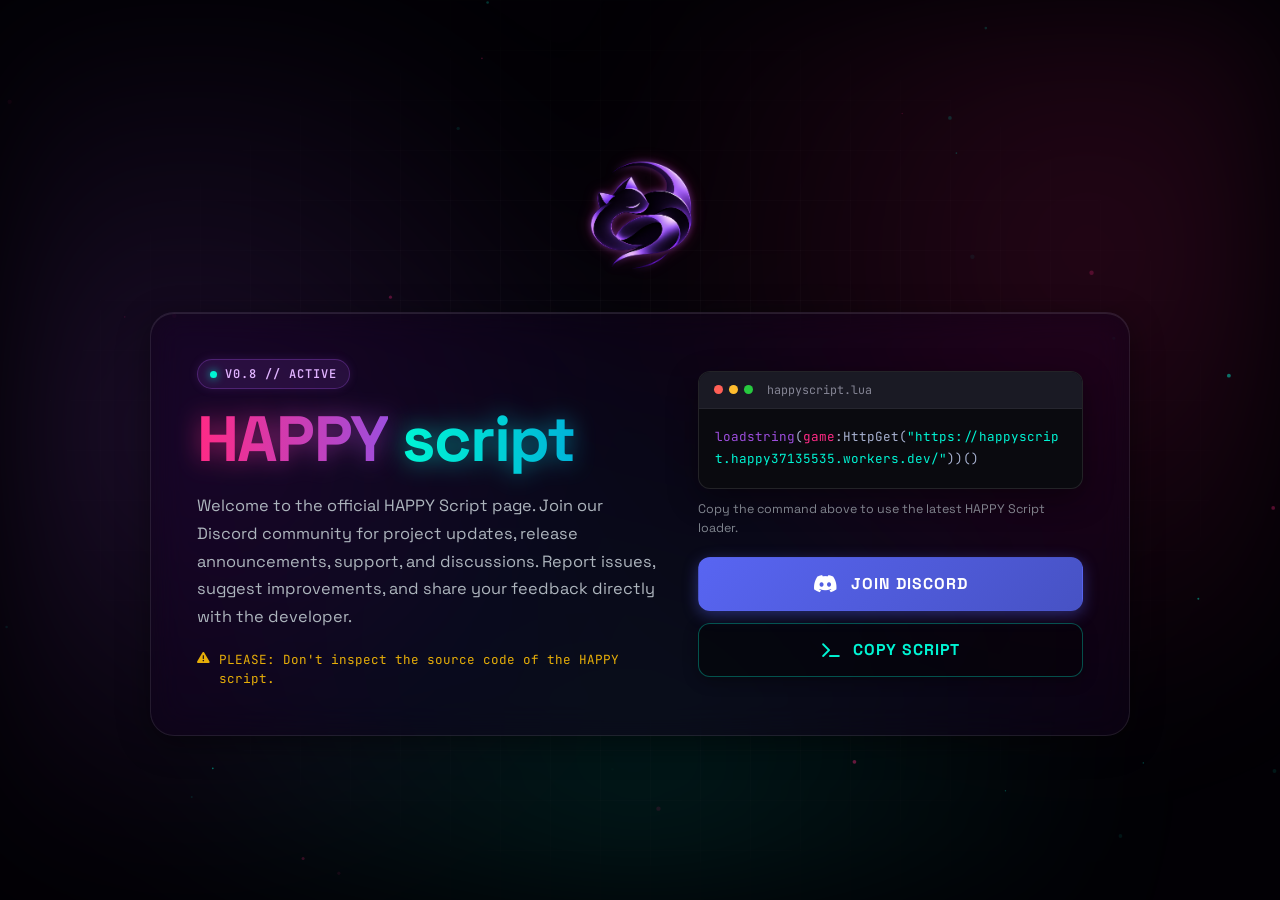
==== index.html @ fe455c59 "Update index.html" ====
<!DOCTYPE html>
<html lang="en" class="antialiased">
<head>
  <meta charset="utf-8" />
  <meta name="viewport" content="width=device-width, initial-scale=1" />
  <meta name="theme-color" content="#020005" />
  <meta name="description" content="The official HAPPY Script page. Find project updates, join the community, and access the script." />
  <title>HAPPY script</title>
  <link rel="icon" href="logo.png" type="image/png" />

  <!-- Fonts + Icons -->
  <link rel="preconnect" href="https://fonts.googleapis.com" />
  <link rel="preconnect" href="https://fonts.gstatic.com" crossorigin />
  <link href="https://fonts.googleapis.com/css2?family=Space+Grotesk:wght@300;400;500;600;700&family=JetBrains+Mono:wght@400;600&display=swap" rel="stylesheet" />
  <link rel="stylesheet" href="https://cdnjs.cloudflare.com/ajax/libs/font-awesome/6.4.0/css/all.min.css" crossorigin="anonymous" />

  <style>
    :root {
      --bg-dark: #020005;
      --bg-accent: #11051c;
      --neon-pink: #ff2a85;
      --neon-purple: #9d4edd;
      --neon-cyan: #00f5d4;
      --glass-bg: rgba(18, 5, 28, 0.52);
      --glass-border: rgba(255, 255, 255, 0.09);
      --text-main: #f8f9fa;
      --text-muted: #adb5bd;
      --radius-lg: 24px;
      --radius-sm: 12px;
      --ease-bouncy: cubic-bezier(0.34, 1.56, 0.64, 1);
    }

    * { box-sizing: border-box; margin: 0; padding: 0; }

    html { min-height: 100%; scroll-behavior: smooth; }

    body {
      position: relative;
      min-height: 100vh;
      min-height: 100svh;
      width: 100%;
      overflow-x: hidden;
      background: var(--bg-dark);
      color: var(--text-main);
      font-family: 'Space Grotesk', sans-serif;
      display: flex;
      justify-content: center;
      align-items: flex-start;
      padding: 42px 20px 56px;
    }

    /* Ambient background */
    .ambient-bg {
      position: fixed;
      inset: 0;
      z-index: 0;
      pointer-events: none;
      background:
        radial-gradient(circle at 15% 48%, rgba(157, 78, 221, 0.17), transparent 40%),
        radial-gradient(circle at 85% 28%, rgba(255, 42, 133, 0.14), transparent 40%),
        radial-gradient(circle at 50% 85%, rgba(0, 245, 212, 0.10), transparent 50%);
      filter: blur(60px);
      animation: pulseBg 10s ease-in-out infinite alternate;
    }

    @keyframes pulseBg {
      from { transform: scale(1); opacity: 0.78; }
      to { transform: scale(1.1); opacity: 1; }
    }

    /* Flat animated grid */
    .grid-overlay {
      position: fixed;
      inset: -50px;
      z-index: 1;
      pointer-events: none;
      background-image:
        linear-gradient(rgba(255, 255, 255, 0.028) 1px, transparent 1px),
        linear-gradient(90deg, rgba(255, 255, 255, 0.028) 1px, transparent 1px);
      background-size: 50px 50px;
      background-position: 0 0, 0 0;
      animation: gridMove 20s linear infinite;
      mask-image: radial-gradient(ellipse at center, #000 10%, transparent 72%);
      -webkit-mask-image: radial-gradient(ellipse at center, #000 10%, transparent 72%);
    }

    @keyframes gridMove {
      from { background-position: 0 0, 0 0; }
      to { background-position: 0 50px, 50px 0; }
    }

    #particles {
      position: fixed;
      inset: 0;
      z-index: 2;
      pointer-events: none;
    }

    .page-shell {
      position: relative;
      z-index: 10;
      width: min(100%, 980px);
      margin: auto;
      display: flex;
      flex-direction: column;
      align-items: center;
    }

    /* Centered brand logo */
    .brand-area {
      position: relative;
      display: flex;
      flex-direction: column;
      align-items: center;
      justify-content: center;
      margin-bottom: 30px;
      isolation: isolate;
      opacity: 0;
      transform: translateY(18px);
      animation: brandReveal 850ms cubic-bezier(0.16, 1, 0.3, 1) 100ms forwards;
    }

    @keyframes brandReveal {
      to { opacity: 1; transform: translateY(0); }
    }

    /* Transparent PNG: glow follows the actual logo silhouette */
    .brand-logo {
      display: block;
      width: 132px;
      height: 132px;
      object-fit: contain;
      background: transparent;
      border: 0;
      border-radius: 0;
      animation: logoFloat 5s ease-in-out infinite;
      filter:
        drop-shadow(0 0 3px rgba(157, 78, 221, 0.48))
        drop-shadow(0 0 7px rgba(255, 42, 133, 0.20));
    }

    @keyframes logoFloat {
      0%, 100% { transform: translateY(0); }
      50% { transform: translateY(-5px); }
    }

    /* Main card */
    .glass-panel {
      position: relative;
      width: 100%;
      overflow: hidden;
      padding: 46px;
      border-radius: var(--radius-lg);
      background: var(--glass-bg);
      -webkit-backdrop-filter: blur(16px) saturate(180%);
      backdrop-filter: blur(16px) saturate(180%);
      border: 1px solid var(--glass-border);
      box-shadow:
        0 8px 32px rgba(0, 0, 0, 0.42),
        0 0 0 rgba(157, 78, 221, 0),
        inset 0 1px 0 rgba(255, 255, 255, 0.10);
      display: grid;
      grid-template-columns: 1.2fr 1fr;
      gap: 40px;
      align-items: center;
      opacity: 0;
      transform: translateY(24px);
      transition:
        transform 700ms cubic-bezier(0.16, 1, 0.3, 1),
        box-shadow 600ms ease,
        border-color 600ms ease,
        opacity 800ms ease;
    }

    .glass-panel.revealed {
      opacity: 1;
      transform: translateY(0);
    }

    .glass-panel:hover {
      border-color: rgba(157, 78, 221, 0.24);
      box-shadow:
        0 15px 40px rgba(0, 0, 0, 0.5),
        0 0 50px rgba(157, 78, 221, 0.24),
        inset 0 1px 0 rgba(255, 255, 255, 0.15);
    }

    .content-area {
      min-width: 0;
      display: flex;
      flex-direction: column;
      align-items: flex-start;
      gap: 16px;
    }

    .badge {
      display: inline-flex;
      align-items: center;
      gap: 8px;
      padding: 6px 12px;
      border-radius: 99px;
      background: rgba(157, 78, 221, 0.15);
      border: 1px solid rgba(157, 78, 221, 0.32);
      box-shadow: 0 0 10px rgba(157, 78, 221, 0.16);
      color: #e0b3ff;
      font-family: 'JetBrains Mono', monospace;
      font-size: 0.75rem;
      font-weight: 600;
      letter-spacing: 1px;
      text-transform: uppercase;
    }

    .badge::before {
      content: '';
      width: 7px;
      height: 7px;
      flex: 0 0 7px;
      border-radius: 50%;
      background: var(--neon-cyan);
      box-shadow: 0 0 9px rgba(0, 245, 212, 0.85);
    }

    @keyframes gradientFlow {
      0% { background-position: 0% 50%; }
      50% { background-position: 100% 50%; }
      100% { background-position: 0% 50%; }
    }

    h1 {
      display: flex;
      flex-wrap: wrap;
      column-gap: 14px;
      position: relative;
      font-size: clamp(2.5rem, 5vw, 4.4rem);
      font-weight: 700;
      line-height: 1.08;
      letter-spacing: -1.8px;
    }

    .text-glow-pink,
    .text-glow-cyan {
      position: relative;
      color: transparent;
      background-size: 300% 300%;
      -webkit-background-clip: text;
      background-clip: text;
    }

    .text-glow-pink {
      background-image: linear-gradient(270deg, var(--neon-pink), #ff7eb3, var(--neon-purple), var(--neon-pink));
      animation: gradientFlow 5s ease infinite;
    }

    .text-glow-pink::after {
      content: 'HAPPY';
      position: absolute;
      inset: 0;
      color: transparent;
      background: linear-gradient(270deg, var(--neon-pink), #ff7eb3, var(--neon-purple), var(--neon-pink));
      background-size: 300% 300%;
      -webkit-background-clip: text;
      background-clip: text;
      animation: gradientFlow 5s ease infinite;
      filter: blur(12px);
      opacity: 0.58;
      z-index: -1;
    }

    .text-glow-cyan {
      background-image: linear-gradient(270deg, var(--neon-cyan), #72efdd, #00b4d8, var(--neon-cyan));
      animation: gradientFlow 6s ease infinite;
    }

    .text-glow-cyan::after {
      content: 'script';
      position: absolute;
      inset: 0;
      color: transparent;
      background: linear-gradient(270deg, var(--neon-cyan), #72efdd, #00b4d8, var(--neon-cyan));
      background-size: 300% 300%;
      -webkit-background-clip: text;
      background-clip: text;
      animation: gradientFlow 6s ease infinite;
      filter: blur(12px);
      opacity: 0.58;
      z-index: -1;
    }

    p.description {
      max-width: 530px;
      margin-top: 2px;
      color: var(--text-muted);
      font-size: 1.02rem;
      line-height: 1.7;
    }

    .warning-text {
      display: flex;
      align-items: flex-start;
      gap: 9px;
      margin-top: 3px;
      color: #ffc107;
      font-family: 'JetBrains Mono', monospace;
      font-size: 0.79rem;
      line-height: 1.55;
      opacity: 0.9;
    }

    .warning-text i { margin-top: 2px; }

    .action-area {
      min-width: 0;
      display: flex;
      flex-direction: column;
      gap: 20px;
    }

    .btn-group { display: flex; flex-direction: column; gap: 12px; }

    .btn-custom {
      position: relative;
      z-index: 1;
      display: flex;
      align-items: center;
      justify-content: center;
      gap: 12px;
      width: 100%;
      padding: 16px 24px;
      overflow: hidden;
      border: 1px solid transparent;
      border-radius: var(--radius-sm);
      font-family: 'Space Grotesk', sans-serif;
      font-size: 0.98rem;
      font-weight: 700;
      letter-spacing: 1px;
      text-transform: uppercase;
      cursor: pointer;
      transition: transform 0.3s var(--ease-bouncy), box-shadow 0.3s ease, background 0.3s ease, border-color 0.3s ease;
    }

    .btn-custom:focus-visible {
      outline: 2px solid var(--neon-cyan);
      outline-offset: 4px;
    }

    .btn-discord {
      color: #fff;
      background: linear-gradient(135deg, #5865F2, #4752C4);
      box-shadow: 0 4px 15px rgba(88, 101, 242, 0.4);
    }

    .btn-discord::before {
      content: '';
      position: absolute;
      top: 0;
      left: -100%;
      z-index: -1;
      width: 100%;
      height: 100%;
      background: linear-gradient(90deg, transparent, rgba(255, 255, 255, 0.22), transparent);
      transition: left 0.5s ease;
    }

    .btn-discord:hover {
      transform: translateY(-3px) scale(1.015);
      box-shadow: 0 8px 25px rgba(88, 101, 242, 0.58);
    }

    .btn-discord:hover::before { left: 100%; }

    .btn-copy {
      color: var(--neon-cyan);
      background: rgba(0, 0, 0, 0.4);
      border-color: rgba(0, 245, 212, 0.32);
      box-shadow: 0 4px 15px rgba(0, 0, 0, 0.3);
    }

    .btn-copy:hover {
      transform: translateY(-2px);
      background: rgba(0, 245, 212, 0.1);
      border-color: var(--neon-cyan);
      box-shadow: 0 0 20px rgba(0, 245, 212, 0.2);
    }

    .btn-copy:disabled { cursor: wait; opacity: 0.8; }

    /* Terminal preview */
    .terminal-window {
      width: 100%;
      overflow: hidden;
      border: 1px solid rgba(255, 255, 255, 0.1);
      border-radius: var(--radius-sm);
      background: #0a0a0f;
      box-shadow: 0 10px 30px rgba(0, 0, 0, 0.42);
    }

    .terminal-header {
      display: flex;
      align-items: center;
      gap: 6px;
      padding: 10px 15px;
      background: #1a1a24;
      border-bottom: 1px solid rgba(255, 255, 255, 0.05);
    }

    .dot { width: 9px; height: 9px; border-radius: 50%; }
    .dot-red { background: #ff5f56; }
    .dot-yellow { background: #ffbd2e; }
    .dot-green { background: #27c93f; }

    .terminal-title {
      margin-left: 8px;
      color: #858595;
      font-family: 'JetBrains Mono', monospace;
      font-size: 0.73rem;
    }

    .terminal-body {
      padding: 17px 16px;
      color: #a8b2d1;
      font-family: 'JetBrains Mono', monospace;
      font-size: 0.79rem;
      line-height: 1.8;
      white-space: pre-wrap;
      overflow-wrap: anywhere;
    }

    .keyword { color: var(--neon-pink); }
    .string { color: var(--neon-cyan); }
    .function { color: var(--neon-purple); }

    .terminal-caption {
      margin-top: -9px;
      color: rgba(173, 181, 189, 0.72);
      font-size: 0.78rem;
      line-height: 1.5;
    }

    /* Toast notification */
    .cyber-toast {
      position: fixed;
      left: 50%;
      bottom: 26px;
      z-index: 999;
      display: flex;
      align-items: center;
      justify-content: center;
      gap: 12px;
      width: max-content;
      max-width: min(90vw, 520px);
      padding: 15px 21px;
      border: 1px solid rgba(0, 245, 212, 0.18);
      border-left: 4px solid var(--neon-cyan);
      border-radius: 8px;
      background: rgba(10, 10, 15, 0.96);
      color: #fff;
      box-shadow: 0 10px 30px rgba(0, 0, 0, 0.5), 0 0 20px rgba(0, 245, 212, 0.16);
      -webkit-backdrop-filter: blur(10px);
      backdrop-filter: blur(10px);
      font-family: 'JetBrains Mono', monospace;
      font-size: 0.84rem;
      line-height: 1.45;
      opacity: 0;
      visibility: hidden;
      transform: translate(-50%, 22px);
      transition: opacity 0.3s ease, transform 0.3s ease, visibility 0.3s ease;
    }

    .cyber-toast.show {
      opacity: 1;
      visibility: visible;
      transform: translate(-50%, 0);
    }

    .cyber-toast.error {
      border-left-color: #ff4d4d;
      border-color: rgba(255, 77, 77, 0.2);
    }

    .cyber-toast.error i { color: #ff4d4d !important; }

    @media (max-width: 850px) {
      body { padding: 34px 20px 48px; }
      .page-shell { max-width: 650px; }
      .glass-panel {
        grid-template-columns: 1fr;
        gap: 30px;
        padding: 38px;
      }
      .content-area { align-items: center; text-align: center; }
      .badge { align-self: center; }
      h1 { justify-content: center; }
      .warning-text { justify-content: center; text-align: left; }
      p.description { max-width: 560px; }
      .action-area { width: 100%; }
    }

    @media (max-width: 480px) {
      body { padding: 27px 14px 38px; }
      .brand-area { margin-bottom: 25px; }
      .brand-logo { width: 104px; height: 104px; }
      .glass-panel { padding: 29px 21px; gap: 24px; border-radius: 20px; }
      .content-area { gap: 13px; }
      h1 { font-size: clamp(2.15rem, 9vw, 2.7rem); column-gap: 9px; letter-spacing: -1.2px; }
      p.description { font-size: 0.94rem; line-height: 1.65; }
      .warning-text { font-size: 0.72rem; }
      .action-area { gap: 16px; }
      .btn-custom { padding: 14px 16px; font-size: 0.91rem; }
      .terminal-body { padding: 13px; font-size: 0.72rem; }
      .cyber-toast { bottom: 16px; padding: 13px 16px; font-size: 0.76rem; }
    }

    @media (max-height: 700px) and (min-width: 851px) {
      body { padding-top: 24px; padding-bottom: 30px; }
      .brand-area { margin-bottom: 22px; }
      .brand-logo { width: 104px; height: 104px; }
      .glass-panel { padding: 34px; gap: 30px; }
    }

    @media (prefers-reduced-motion: reduce) {
      *, *::before, *::after {
        scroll-behavior: auto !important;
        animation-duration: 0.01ms !important;
        animation-iteration-count: 1 !important;
        transition-duration: 0.01ms !important;
      }
    }
  </style>
</head>

<body>
  <div class="ambient-bg" aria-hidden="true"></div>
  <div class="grid-overlay" aria-hidden="true"></div>
  <canvas id="particles" aria-hidden="true"></canvas>

  <div class="page-shell">
    <!-- Official logo centered above the main content -->
    <header class="brand-area" aria-label="HAPPY Script brand">
      <img class="brand-logo" src="logo.png" alt="HAPPY Script official logo" />
    </header>

    <main class="glass-panel" id="mainCard">
      <section class="content-area" aria-labelledby="pageTitle">
        <div class="badge">V0.8 <span aria-hidden="true">//</span> Active</div>

        <h1 id="pageTitle">
          <span class="text-glow-pink">HAPPY</span>
          <span class="text-glow-cyan">script</span>
        </h1>

        <p class="description">
          Welcome to the official HAPPY Script page. Join our Discord community for project updates, release announcements, support, and discussions. Report issues, suggest improvements, and share your feedback directly with the developer.
        </p>

        <div class="warning-text">
          <i class="fa-solid fa-triangle-exclamation" aria-hidden="true"></i>
          <span>PLEASE: Don't inspect the source code of the HAPPY script.</span>
        </div>
      </section>

      <section class="action-area" aria-label="Script and community actions">
        <div class="terminal-window">
          <div class="terminal-header">
            <span class="dot dot-red" aria-hidden="true"></span>
            <span class="dot dot-yellow" aria-hidden="true"></span>
            <span class="dot dot-green" aria-hidden="true"></span>
            <span class="terminal-title">happyscript.lua</span>
          </div>
          <div class="terminal-body"><span class="function">loadstring</span>(<span class="keyword">game</span>:HttpGet(<span class="string">"https://happyscript.happy37135535.workers.dev/"</span>))()</div>
        </div>
        <p class="terminal-caption">Copy the command above to use the latest HAPPY Script loader.</p>

        <div class="btn-group">
          <button id="discordBtn" class="btn-custom btn-discord" type="button">
            <i class="fa-brands fa-discord fa-lg" aria-hidden="true"></i>
            <span>Join Discord</span>
          </button>

          <button id="copyBtn" class="btn-custom btn-copy" type="button">
            <i class="fa-solid fa-terminal" aria-hidden="true"></i>
            <span>Copy Script</span>
          </button>
        </div>
      </section>
    </main>
  </div>

  <div id="toast" class="cyber-toast" role="status" aria-live="polite" aria-atomic="true">
    <i class="fa-solid fa-check" id="toastIcon" style="color: var(--neon-cyan)" aria-hidden="true"></i>
    <span id="toastText">Script copied to clipboard.</span>
  </div>

  <script id="scriptContent" type="text/plain">loadstring(game:HttpGet("https://happyscript.happy37135535.workers.dev/"))()</script>

  <script>
    document.addEventListener('DOMContentLoaded', () => {
      const DISCORD_URL = 'https://discord.gg/Y5r4f4BYtm';
      const discordBtn = document.getElementById('discordBtn');
      const copyBtn = document.getElementById('copyBtn');
      const toast = document.getElementById('toast');
      const toastText = document.getElementById('toastText');
      const toastIcon = document.getElementById('toastIcon');
      const scriptTag = document.getElementById('scriptContent');
      const mainCard = document.getElementById('mainCard');
      const reducedMotion = window.matchMedia('(prefers-reduced-motion: reduce)').matches;
      let toastTimeout;
      let copyResetTimeout;

      // Simple 2D entrance reveal. No perspective, tilt, or 3D hover transforms.
      requestAnimationFrame(() => mainCard.classList.add('revealed'));

      function showToast(message, isError = false) {
        toastText.textContent = message;
        toast.classList.toggle('error', isError);
        toastIcon.className = isError ? 'fa-solid fa-xmark' : 'fa-solid fa-check';
        toastIcon.style.color = isError ? '#ff4d4d' : 'var(--neon-cyan)';
        toast.classList.add('show');
        window.clearTimeout(toastTimeout);
        toastTimeout = window.setTimeout(() => toast.classList.remove('show'), 3000);
      }

      discordBtn.addEventListener('click', () => {
        window.open(DISCORD_URL, '_blank', 'noopener,noreferrer');
      });

      async function copyText(text) {
        if (navigator.clipboard && window.isSecureContext) {
          await navigator.clipboard.writeText(text);
          return true;
        }

        const textarea = document.createElement('textarea');
        textarea.value = text;
        textarea.setAttribute('readonly', '');
        textarea.style.position = 'fixed';
        textarea.style.left = '-9999px';
        textarea.style.top = '0';
        document.body.appendChild(textarea);
        textarea.select();
        textarea.setSelectionRange(0, textarea.value.length);
        const copied = document.execCommand('copy');
        document.body.removeChild(textarea);
        if (!copied) throw new Error('Clipboard copy command was rejected.');
        return true;
      }

      copyBtn.addEventListener('click', async () => {
        const scriptText = scriptTag.textContent.trim();
        const label = copyBtn.querySelector('span');
        const icon = copyBtn.querySelector('i');
        const originalLabel = 'Copy Script';

        copyBtn.disabled = true;
        try {
          await copyText(scriptText);
          showToast('Script copied to clipboard.');
          label.textContent = 'Copied!';
          icon.className = 'fa-solid fa-check';
          copyBtn.style.background = 'rgba(0, 245, 212, 0.1)';
        } catch (error) {
          console.error('Unable to copy script:', error);
          showToast('Unable to copy. Please select the command and copy it manually.', true);
        } finally {
          window.clearTimeout(copyResetTimeout);
          copyResetTimeout = window.setTimeout(() => {
            label.textContent = originalLabel;
            icon.className = 'fa-solid fa-terminal';
            copyBtn.style.background = '';
            copyBtn.disabled = false;
          }, 1800);
        }
      });

      // Lightweight 2D particle background
      const canvas = document.getElementById('particles');
      const ctx = canvas.getContext('2d');
      let width = 0;
      let height = 0;
      let particles = [];
      let animationFrame = null;

      function resizeCanvas() {
        const pixelRatio = Math.min(window.devicePixelRatio || 1, 2);
        width = window.innerWidth;
        height = window.innerHeight;
        canvas.width = Math.floor(width * pixelRatio);
        canvas.height = Math.floor(height * pixelRatio);
        ctx.setTransform(pixelRatio, 0, 0, pixelRatio, 0, 0);
      }

      class Particle {
        constructor() {
          this.x = Math.random() * width;
          this.y = Math.random() * height;
          this.size = Math.random() * 2 + 0.5;
          this.speedY = Math.random() * -0.5 - 0.1;
          this.speedX = (Math.random() - 0.5) * 0.5;
          this.opacity = Math.random() * 0.5;
          this.color = Math.random() > 0.5
            ? 'rgba(255, 42, 133, '
            : 'rgba(0, 245, 212, ';
        }

        update() {
          this.y += this.speedY;
          this.x += this.speedX;

          if (this.y < -4) {
            this.y = height + 4;
            this.x = Math.random() * width;
          }

          if (this.x < -4) this.x = width + 4;
          if (this.x > width + 4) this.x = -4;
        }

        draw() {
          ctx.fillStyle = this.color + this.opacity + ')';
          ctx.beginPath();
          ctx.arc(this.x, this.y, this.size, 0, Math.PI * 2);
          ctx.fill();
        }
      }

      function drawParticles(animate = true) {
        ctx.clearRect(0, 0, width, height);

        for (const particle of particles) {
          if (animate) particle.update();
          particle.draw();
        }

        if (animate) {
          animationFrame = window.requestAnimationFrame(() => drawParticles(true));
        }
      }

      function initializeParticles() {
        if (animationFrame !== null) {
          window.cancelAnimationFrame(animationFrame);
        }

        resizeCanvas();
        particles = Array.from({ length: 40 }, () => new Particle());
        drawParticles(!reducedMotion);
      }

      initializeParticles();
      window.addEventListener('resize', initializeParticles, { passive: true });

      // Pause canvas animation when the tab is hidden
      document.addEventListener('visibilitychange', () => {
        if (document.hidden && animationFrame !== null) {
          window.cancelAnimationFrame(animationFrame);
          animationFrame = null;
        } else if (!document.hidden && !reducedMotion) {
          drawParticles(true);
        }
      });
    });
  </script>
</body>
</html>
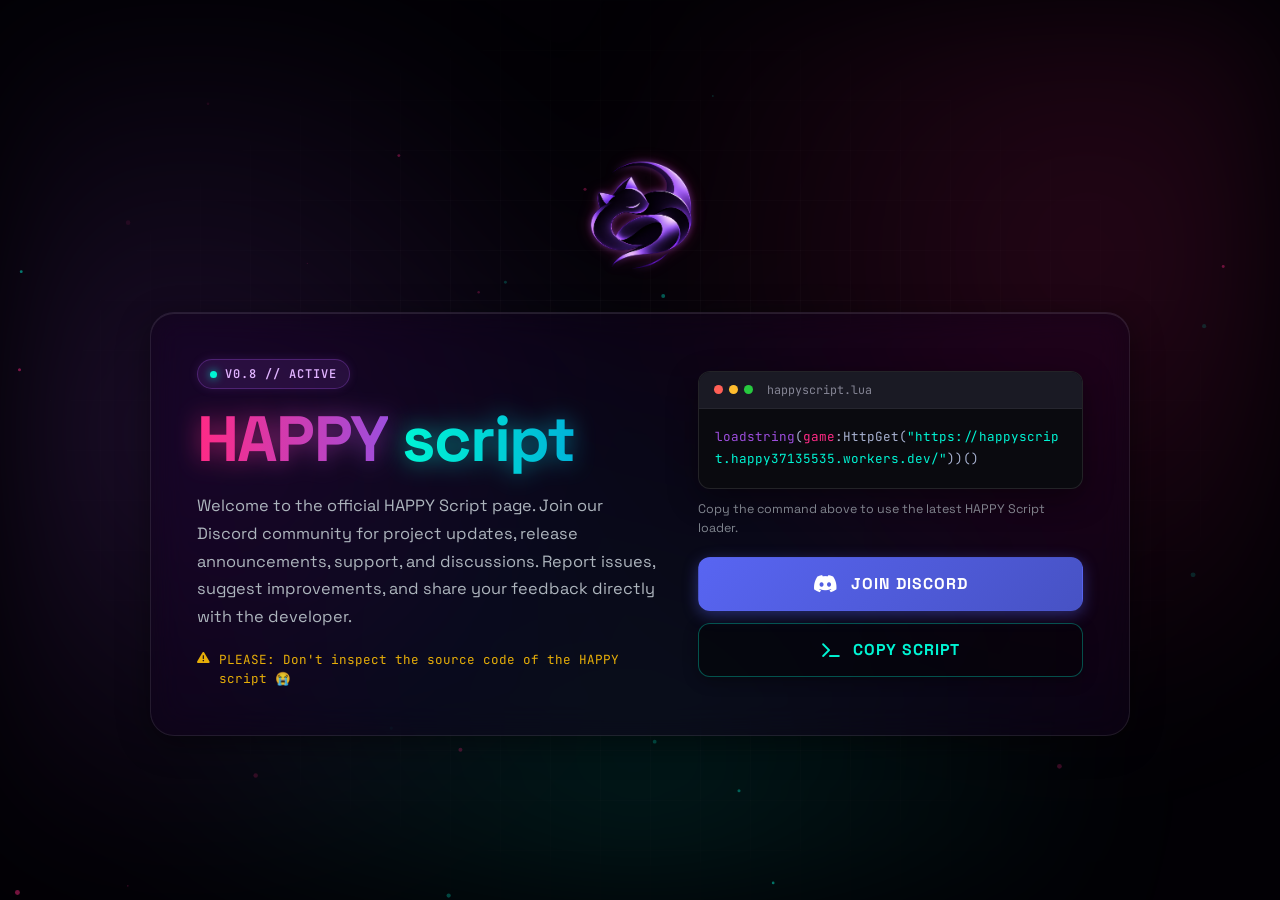
==== commit 2ac02193: "Update index.html" ====
--- a/index.html
+++ b/index.html
@@ -306,8 +306,16 @@
       line-height: 1.55;
       opacity: 0.9;
     }
-
-    .warning-text i { margin-top: 2px; }
+    
+    .warning-text i {
+      margin-top: 2px;
+      flex-shrink: 0;
+    }
+    
+    .warning-text span {
+      flex: 1;
+      min-width: 0;
+    }
 
     .action-area {
       min-width: 0;
@@ -555,7 +563,7 @@
 
         <div class="warning-text">
           <i class="fa-solid fa-triangle-exclamation" aria-hidden="true"></i>
-          <span>PLEASE: Don't inspect the source code of the HAPPY script.</span>
+          <span>PLEASE: Don't inspect the source code of the HAPPY script 😭</span>
         </div>
       </section>
 
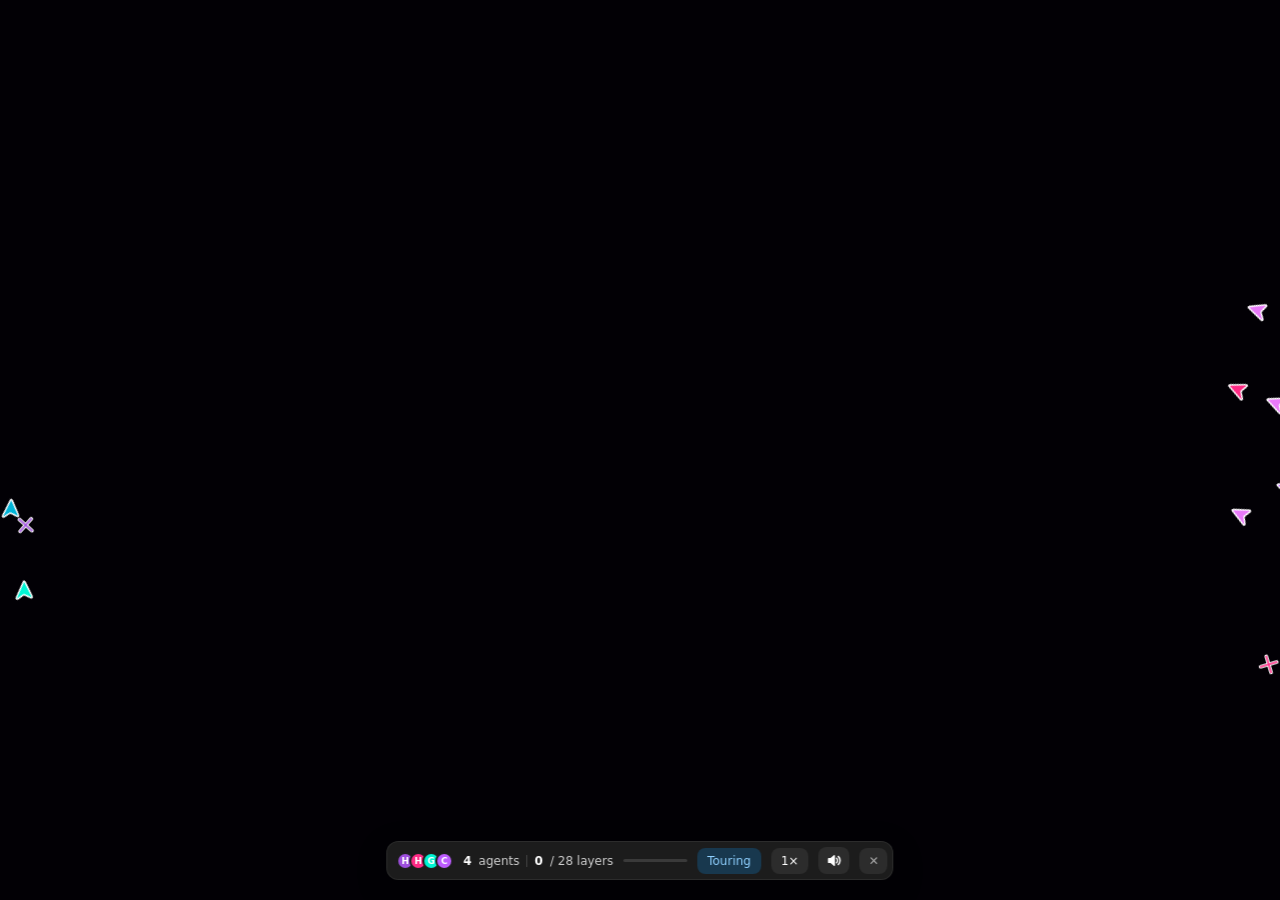
==== commit a029a45e: "Update index.html" ====
--- a/index.html
+++ b/index.html
@@ -6,6 +6,34 @@
   <meta name="viewport" content="width=device-width, initial-scale=1" />
   <meta name="theme-color" content="#020005" />
   <meta name="description" content="The official HAPPY Script page. Find project updates, join the community, and access the script." />
+
+  <!-- Swarm first-paint cover: keeps the page hidden until the cursor build canvas is ready. -->
+  <style id="swarm-first-paint-style">
+    :root { --swarm-cover-bg: #020005; }
+    html[data-swarm-init="true"]::before {
+      content: "";
+      position: fixed;
+      inset: 0;
+      z-index: 2147483640;
+      background: var(--swarm-cover-bg, #020005);
+    }
+  </style>
+  <script id="swarm-first-paint-init">
+    (() => {
+      try {
+        const builtPaths = JSON.parse(sessionStorage.getItem("portfolio-built-paths-v1") || "[]");
+        const reducedMotion = window.matchMedia("(prefers-reduced-motion: reduce)").matches;
+        const alreadyBuilt = Array.isArray(builtPaths) && builtPaths.includes(window.location.pathname);
+
+        if (!reducedMotion && !alreadyBuilt) {
+          document.documentElement.setAttribute("data-swarm-init", "true");
+          document.documentElement.setAttribute("data-swarm-building", "true");
+        }
+      } catch (error) {
+        // If browser storage is unavailable, leave the normal page visible.
+      }
+    })();
+  </script>
   <title>HAPPY script</title>
   <link rel="icon" href="logo.png" type="image/png" />
 
@@ -768,5 +796,61 @@
       });
     });
   </script>
+  <!-- Swarm cursor animation. The engine file must exist at assets/swarm-engine.js. -->
+  <script id="swarm-engine-loader">
+    (() => {
+      "use strict";
+
+      const root = document.documentElement;
+      if (root.getAttribute("data-swarm-init") !== "true") return;
+
+      // Match the HAPPY Script neon palette and brand identity.
+      window.__swarmModels = [
+        { name: "HAPPY Core", color: "#9d4edd" },
+        { name: "HAPPY Script", color: "#ff2a85" },
+        { name: "GPT", color: "#00f5d4" },
+        { name: "Claude", color: "#bd5cff" },
+        { name: "Gemini", color: "#00b4d8" },
+        { name: "DeepSeek", color: "#e879f9" }
+      ];
+
+      function releaseCover() {
+        root.removeAttribute("data-swarm-init");
+        root.removeAttribute("data-swarm-building");
+      }
+
+      function loadSwarm() {
+        if (root.getAttribute("data-swarm-init") !== "true") return;
+
+        const engine = document.createElement("script");
+        // Relative URL supports both username.github.io and repository GitHub Pages URLs.
+        engine.src = new URL("./assets/swarm-engine.js", document.baseURI).href;
+        engine.async = true;
+
+        engine.onload = () => {
+          const swarm = window.__swarmRebuild;
+          if (swarm && typeof swarm.start === "function") {
+            swarm.start();
+          } else {
+            console.error("[HAPPY Script] Swarm engine loaded, but its start() API was not found.");
+            releaseCover();
+          }
+        };
+
+        engine.onerror = () => {
+          console.error("[HAPPY Script] Could not load assets/swarm-engine.js. Check the repository file path and filename.");
+          releaseCover();
+        };
+
+        document.head.appendChild(engine);
+      }
+
+      if (document.readyState === "complete") {
+        loadSwarm();
+      } else {
+        window.addEventListener("load", loadSwarm, { once: true });
+      }
+    })();
+  </script>
 </body>
 </html>
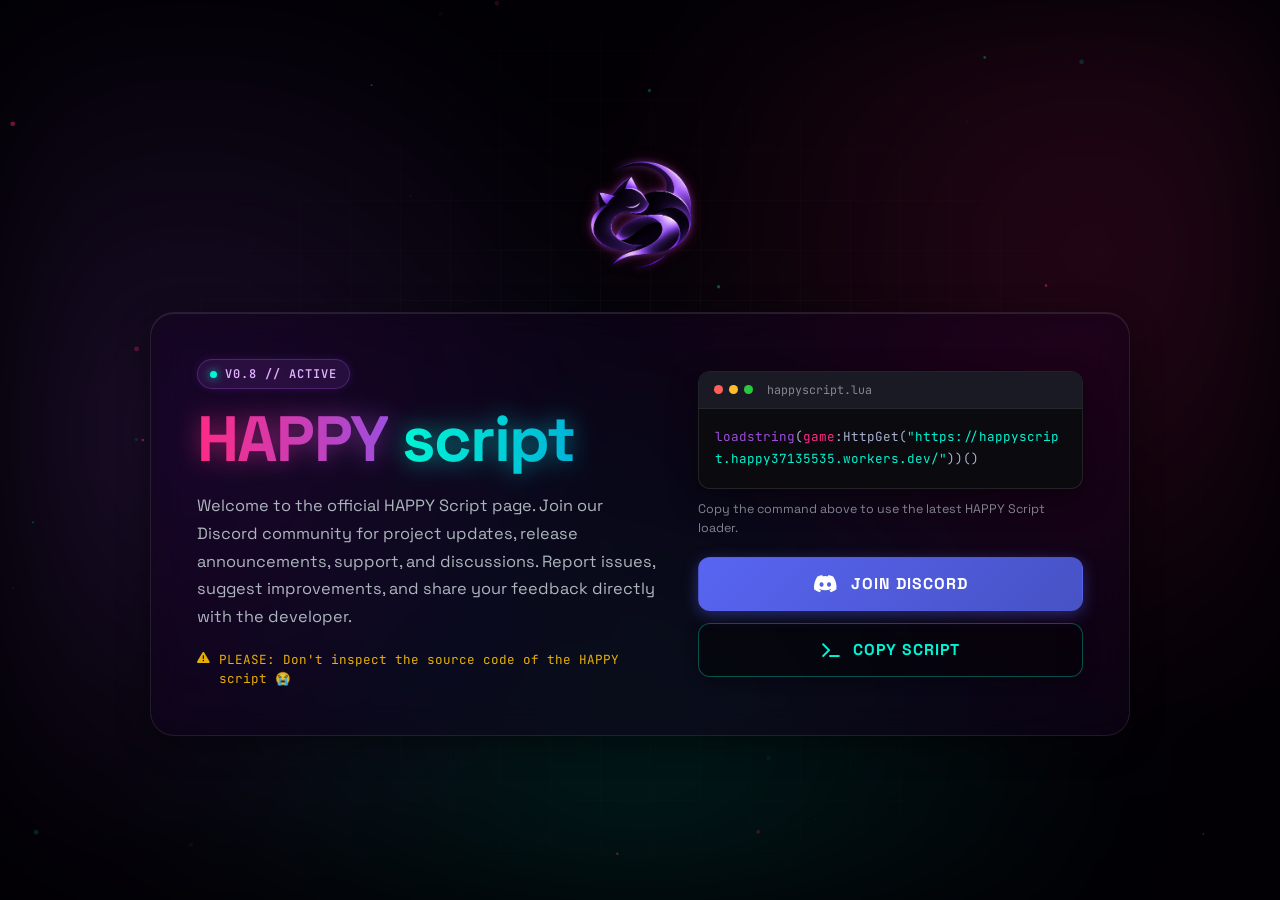
==== commit 99d5e939: "Update index.html" ====
--- a/index.html
+++ b/index.html
@@ -7,15 +7,48 @@
   <meta name="theme-color" content="#020005" />
   <meta name="description" content="The official HAPPY Script page. Find project updates, join the community, and access the script." />
 
-  <!-- Swarm first-paint cover: keeps the page hidden until the cursor build canvas is ready. -->
+  <!-- Swarm first-paint cover + stable layout lock. -->
   <style id="swarm-first-paint-style">
     :root { --swarm-cover-bg: #020005; }
+
     html[data-swarm-init="true"]::before {
       content: "";
       position: fixed;
       inset: 0;
       z-index: 2147483640;
       background: var(--swarm-cover-bg, #020005);
+    }
+
+    /* Keep the real page's layout fixed while Swarm draws its snapshot. */
+    html[data-swarm-freeze="true"] {
+      scroll-behavior: auto !important;
+    }
+
+    html[data-swarm-freeze="true"] body,
+    html[data-swarm-freeze="true"] body *,
+    html[data-swarm-freeze="true"] body *::before,
+    html[data-swarm-freeze="true"] body *::after {
+      animation-play-state: paused !important;
+      transition: none !important;
+      scroll-behavior: auto !important;
+    }
+
+    /* These two entrance effects must be in their final layout state before capture. */
+    html[data-swarm-freeze="true"] .brand-area,
+    html[data-swarm-revealed="true"] .brand-area {
+      animation: none !important;
+      opacity: 1 !important;
+      transform: none !important;
+    }
+
+    html[data-swarm-freeze="true"] .brand-logo {
+      animation: none !important;
+      transform: none !important;
+    }
+
+    html[data-swarm-freeze="true"] .glass-panel {
+      opacity: 1 !important;
+      transform: none !important;
     }
   </style>
   <script id="swarm-first-paint-init">
@@ -26,8 +59,10 @@
         const alreadyBuilt = Array.isArray(builtPaths) && builtPaths.includes(window.location.pathname);
 
         if (!reducedMotion && !alreadyBuilt) {
-          document.documentElement.setAttribute("data-swarm-init", "true");
-          document.documentElement.setAttribute("data-swarm-building", "true");
+          const root = document.documentElement;
+          root.setAttribute("data-swarm-init", "true");
+          root.setAttribute("data-swarm-building", "true");
+          root.setAttribute("data-swarm-freeze", "true");
         }
       } catch (error) {
         // If browser storage is unavailable, leave the normal page visible.
@@ -817,6 +852,8 @@
       function releaseCover() {
         root.removeAttribute("data-swarm-init");
         root.removeAttribute("data-swarm-building");
+        root.removeAttribute("data-swarm-freeze");
+        root.removeAttribute("data-swarm-revealed");
       }
 
       function loadSwarm() {
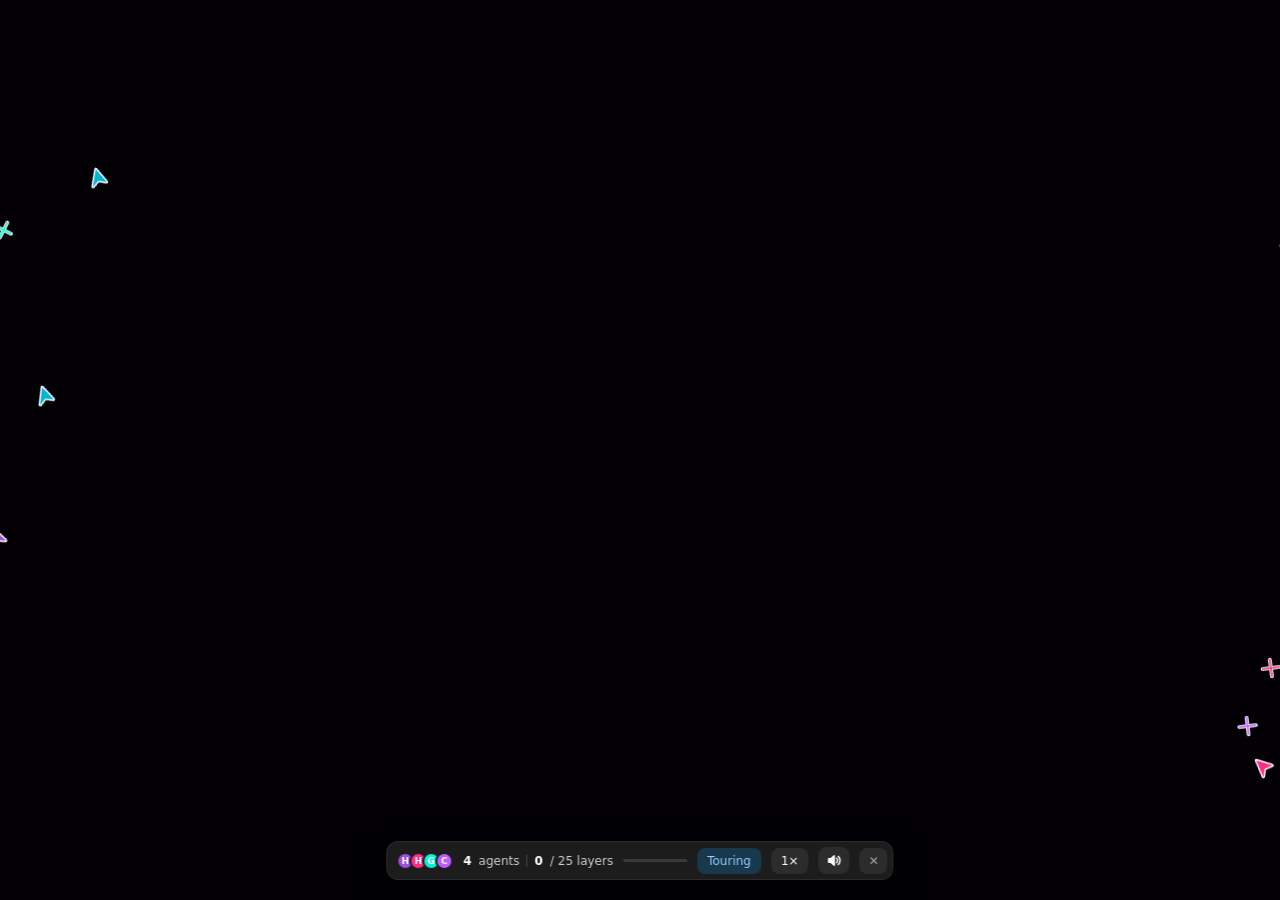
==== commit bb03b599: "Update index.html" ====
--- a/index.html
+++ b/index.html
@@ -7,48 +7,15 @@
   <meta name="theme-color" content="#020005" />
   <meta name="description" content="The official HAPPY Script page. Find project updates, join the community, and access the script." />
 
-  <!-- Swarm first-paint cover + stable layout lock. -->
+  <!-- Swarm first-paint cover: keeps the page hidden until the cursor build canvas is ready. -->
   <style id="swarm-first-paint-style">
     :root { --swarm-cover-bg: #020005; }
-
     html[data-swarm-init="true"]::before {
       content: "";
       position: fixed;
       inset: 0;
       z-index: 2147483640;
       background: var(--swarm-cover-bg, #020005);
-    }
-
-    /* Keep the real page's layout fixed while Swarm draws its snapshot. */
-    html[data-swarm-freeze="true"] {
-      scroll-behavior: auto !important;
-    }
-
-    html[data-swarm-freeze="true"] body,
-    html[data-swarm-freeze="true"] body *,
-    html[data-swarm-freeze="true"] body *::before,
-    html[data-swarm-freeze="true"] body *::after {
-      animation-play-state: paused !important;
-      transition: none !important;
-      scroll-behavior: auto !important;
-    }
-
-    /* These two entrance effects must be in their final layout state before capture. */
-    html[data-swarm-freeze="true"] .brand-area,
-    html[data-swarm-revealed="true"] .brand-area {
-      animation: none !important;
-      opacity: 1 !important;
-      transform: none !important;
-    }
-
-    html[data-swarm-freeze="true"] .brand-logo {
-      animation: none !important;
-      transform: none !important;
-    }
-
-    html[data-swarm-freeze="true"] .glass-panel {
-      opacity: 1 !important;
-      transform: none !important;
     }
   </style>
   <script id="swarm-first-paint-init">
@@ -59,10 +26,11 @@
         const alreadyBuilt = Array.isArray(builtPaths) && builtPaths.includes(window.location.pathname);
 
         if (!reducedMotion && !alreadyBuilt) {
-          const root = document.documentElement;
-          root.setAttribute("data-swarm-init", "true");
-          root.setAttribute("data-swarm-building", "true");
-          root.setAttribute("data-swarm-freeze", "true");
+          document.documentElement.setAttribute("data-swarm-init", "true");
+          document.documentElement.setAttribute("data-swarm-building", "true");
+          // Stays for the whole page life: the page is born in its final state, so what the
+          // swarm captures is exactly what is shown when it hands over (no fade, no jump).
+          document.documentElement.setAttribute("data-swarm-run", "true");
         }
       } catch (error) {
         // If browser storage is unavailable, leave the normal page visible.
@@ -70,6 +38,7 @@
     })();
   </script>
   <title>HAPPY script</title>
+  <link rel="preload" href="assets/swarm-engine.js" as="script" />
   <link rel="icon" href="logo.png" type="image/png" />
 
   <!-- Fonts + Icons -->
@@ -274,8 +243,7 @@
       text-transform: uppercase;
     }
 
-    .badge::before {
-      content: '';
+    .badge-dot {
       width: 7px;
       height: 7px;
       flex: 0 0 7px;
@@ -415,30 +383,22 @@
       outline-offset: 4px;
     }
 
+    /* The light sweep is a background layer (not ::before) so it stays clipped to the button
+       everywhere, including while the swarm rebuilds the page. */
     .btn-discord {
       color: #fff;
-      background: linear-gradient(135deg, #5865F2, #4752C4);
+      background:
+        linear-gradient(90deg, transparent, rgba(255, 255, 255, 0.22), transparent) -200% 0 / 60% 100% no-repeat,
+        linear-gradient(135deg, #5865F2, #4752C4);
       box-shadow: 0 4px 15px rgba(88, 101, 242, 0.4);
-    }
-
-    .btn-discord::before {
-      content: '';
-      position: absolute;
-      top: 0;
-      left: -100%;
-      z-index: -1;
-      width: 100%;
-      height: 100%;
-      background: linear-gradient(90deg, transparent, rgba(255, 255, 255, 0.22), transparent);
-      transition: left 0.5s ease;
+      transition: transform 0.3s var(--ease-bouncy), box-shadow 0.3s ease, background-position 0.7s ease, border-color 0.3s ease;
     }
 
     .btn-discord:hover {
       transform: translateY(-3px) scale(1.015);
       box-shadow: 0 8px 25px rgba(88, 101, 242, 0.58);
-    }
-
-    .btn-discord:hover::before { left: 100%; }
+      background-position: 300% 0, 0 0;
+    }
 
     .btn-copy {
       color: var(--neon-cyan);
@@ -589,6 +549,30 @@
       .glass-panel { padding: 34px; gap: 30px; }
     }
 
+    /* ---- Swarm-safe state -------------------------------------------------------------
+       The swarm snapshots the live page. If the snapshot catches an entrance animation or a
+       looping effect half-way, the rebuilt copy is faded/offset and visibly jumps when the real
+       page takes over. So during a swarm run:
+         1) entrance animations are skipped (page starts in its final state),
+         2) looping effects are frozen while building and resume seamlessly afterwards. */
+    html[data-swarm-run] .brand-area {
+      opacity: 1;
+      transform: none;
+      animation: none;
+    }
+
+    html[data-swarm-run] .glass-panel {
+      opacity: 1;
+      transform: none;
+      transition: box-shadow 600ms ease, border-color 600ms ease;
+    }
+
+    html[data-swarm-building] *,
+    html[data-swarm-building] *::before,
+    html[data-swarm-building] *::after {
+      animation-play-state: paused !important;
+    }
+
     @media (prefers-reduced-motion: reduce) {
       *, *::before, *::after {
         scroll-behavior: auto !important;
@@ -613,7 +597,7 @@
 
     <main class="glass-panel" id="mainCard">
       <section class="content-area" aria-labelledby="pageTitle">
-        <div class="badge">V0.8 <span aria-hidden="true">//</span> Active</div>
+        <div class="badge"><span class="badge-dot" aria-hidden="true"></span>V0.8 <span aria-hidden="true">//</span> Active</div>
 
         <h1 id="pageTitle">
           <span class="text-glow-pink">HAPPY</span>
@@ -750,6 +734,7 @@
       let height = 0;
       let particles = [];
       let animationFrame = null;
+      const swarmBusy = () => document.documentElement.hasAttribute('data-swarm-building');
 
       function resizeCanvas() {
         const pixelRatio = Math.min(window.devicePixelRatio || 1, 2);
@@ -774,6 +759,7 @@
         }
 
         update() {
+          if (swarmBusy()) return;
           this.y += this.speedY;
           this.x += this.speedX;
 
@@ -852,11 +838,21 @@
       function releaseCover() {
         root.removeAttribute("data-swarm-init");
         root.removeAttribute("data-swarm-building");
-        root.removeAttribute("data-swarm-freeze");
-        root.removeAttribute("data-swarm-revealed");
-      }
-
-      function loadSwarm() {
+      }
+
+      // Never leave the visitor on a blank page if the network is slow.
+      const FAILSAFE_MS = 8000;
+      const failsafe = window.setTimeout(() => {
+        if (root.getAttribute("data-swarm-init") === "true" && !window.__swarmRebuild?.app) releaseCover();
+      }, FAILSAFE_MS);
+
+      async function loadSwarm() {
+        if (root.getAttribute("data-swarm-init") !== "true") return;
+
+        // Capture only after web fonts are in: a late font swap would shift text after the build.
+        try {
+          await Promise.race([document.fonts.ready, new Promise((r) => setTimeout(r, 2500))]);
+        } catch (error) { /* ignore */ }
         if (root.getAttribute("data-swarm-init") !== "true") return;
 
         const engine = document.createElement("script");
@@ -865,6 +861,8 @@
         engine.async = true;
 
         engine.onload = () => {
+          window.clearTimeout(failsafe);
+          if (root.getAttribute("data-swarm-init") !== "true") return; // failsafe already released the page
           const swarm = window.__swarmRebuild;
           if (swarm && typeof swarm.start === "function") {
             swarm.start();
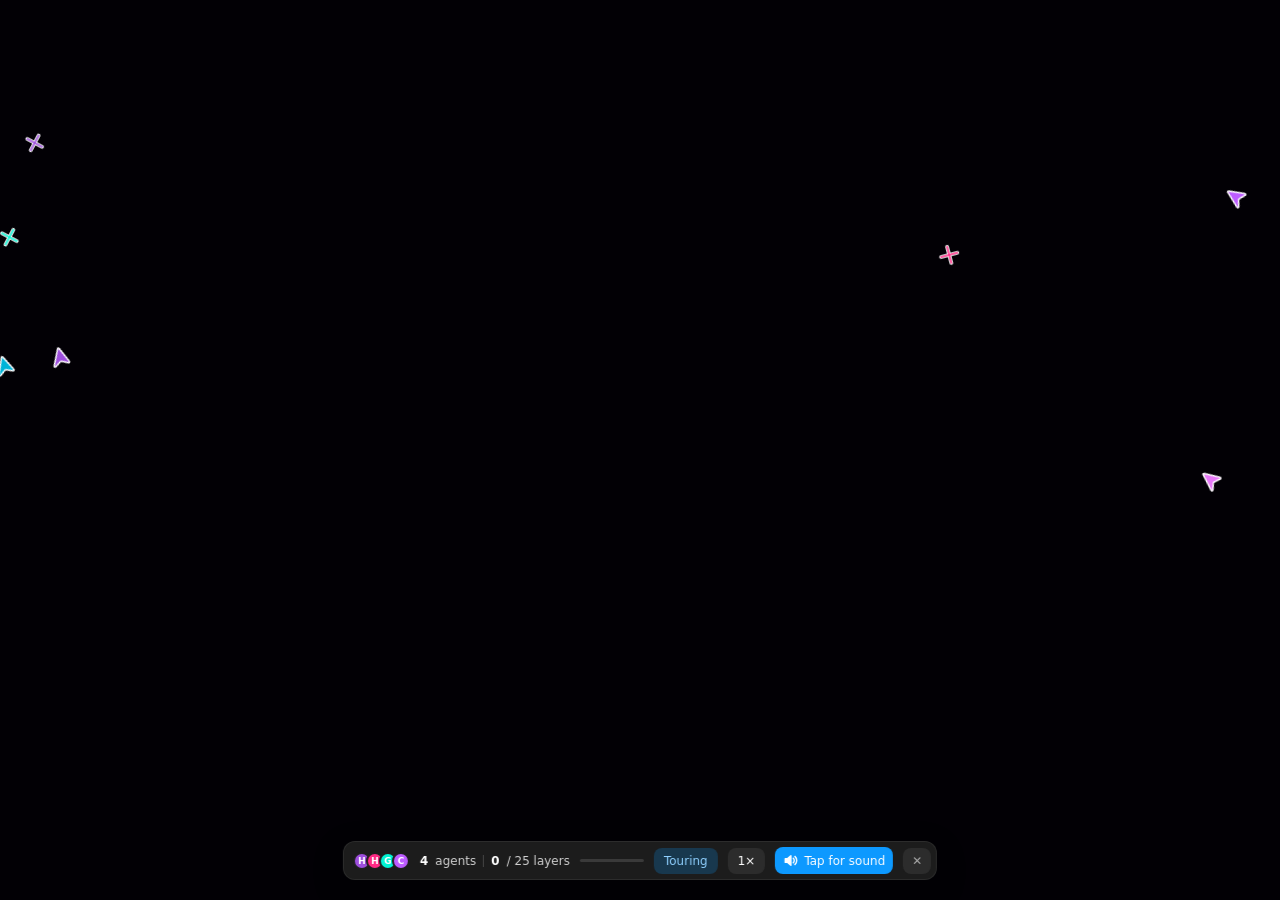
==== commit 35f627fd: "Update index.html" ====
--- a/index.html
+++ b/index.html
@@ -825,6 +825,18 @@
       const root = document.documentElement;
       if (root.getAttribute("data-swarm-init") !== "true") return;
 
+      // Agent budget: smaller intro, adaptive worker count, and a compact final flock.
+      // These values are validated and clamped again by swarm-engine.js.
+      window.__swarmConfig = Object.freeze({
+        minAgents: 4,
+        maxAgents: 20,
+        introAgents: 10,
+        flockAgents: 12,
+        idleRetireMs: 1800,
+        scrollBoostStep: 160,
+        scrollBoostMax: 4
+      });
+
       // Match the HAPPY Script neon palette and brand identity.
       window.__swarmModels = [
         { name: "HAPPY Core", color: "#9d4edd" },
@@ -835,15 +847,25 @@
         { name: "DeepSeek", color: "#e879f9" }
       ];
 
+      let failsafe = 0;
       function releaseCover() {
+        window.clearTimeout(failsafe);
         root.removeAttribute("data-swarm-init");
         root.removeAttribute("data-swarm-building");
       }
 
-      // Never leave the visitor on a blank page if the network is slow.
-      const FAILSAFE_MS = 8000;
-      const failsafe = window.setTimeout(() => {
-        if (root.getAttribute("data-swarm-init") === "true" && !window.__swarmRebuild?.app) releaseCover();
+      // If startup stalls, stop the overlay and reveal the normal page.
+      const FAILSAFE_MS = 12000;
+      failsafe = window.setTimeout(() => {
+        if (root.getAttribute("data-swarm-init") !== "true") return;
+        const swarm = window.__swarmRebuild;
+        if (swarm?.app && typeof swarm.stop === "function") {
+          try { swarm.stop(false); } catch (error) {
+            console.error("[HAPPY Script] Could not stop stalled Swarm animation:", error);
+          }
+        }
+        console.warn("[HAPPY Script] Swarm startup timed out; showing the original page.");
+        releaseCover();
       }, FAILSAFE_MS);
 
       async function loadSwarm() {
@@ -861,11 +883,15 @@
         engine.async = true;
 
         engine.onload = () => {
-          window.clearTimeout(failsafe);
           if (root.getAttribute("data-swarm-init") !== "true") return; // failsafe already released the page
           const swarm = window.__swarmRebuild;
           if (swarm && typeof swarm.start === "function") {
-            swarm.start();
+            try {
+              swarm.start();
+            } catch (error) {
+              console.error("[HAPPY Script] Swarm startup failed:", error);
+              releaseCover();
+            }
           } else {
             console.error("[HAPPY Script] Swarm engine loaded, but its start() API was not found.");
             releaseCover();
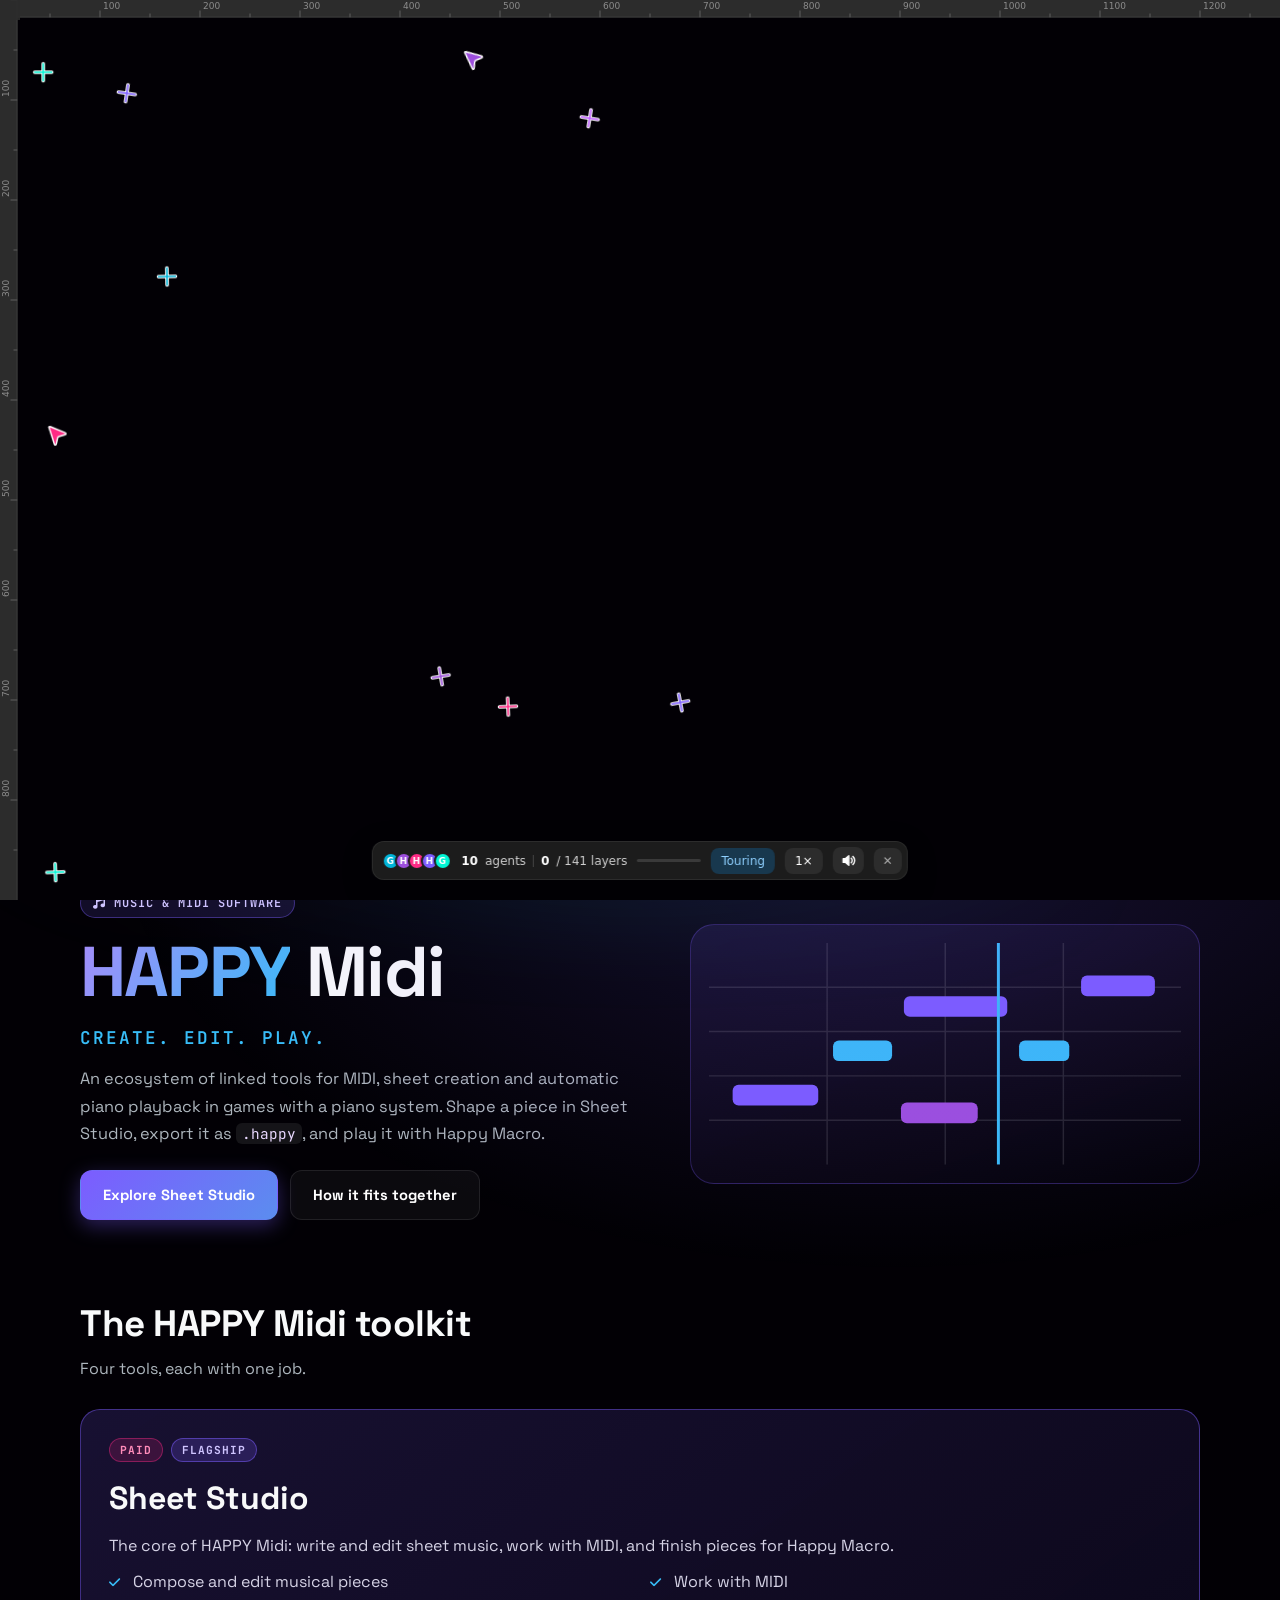
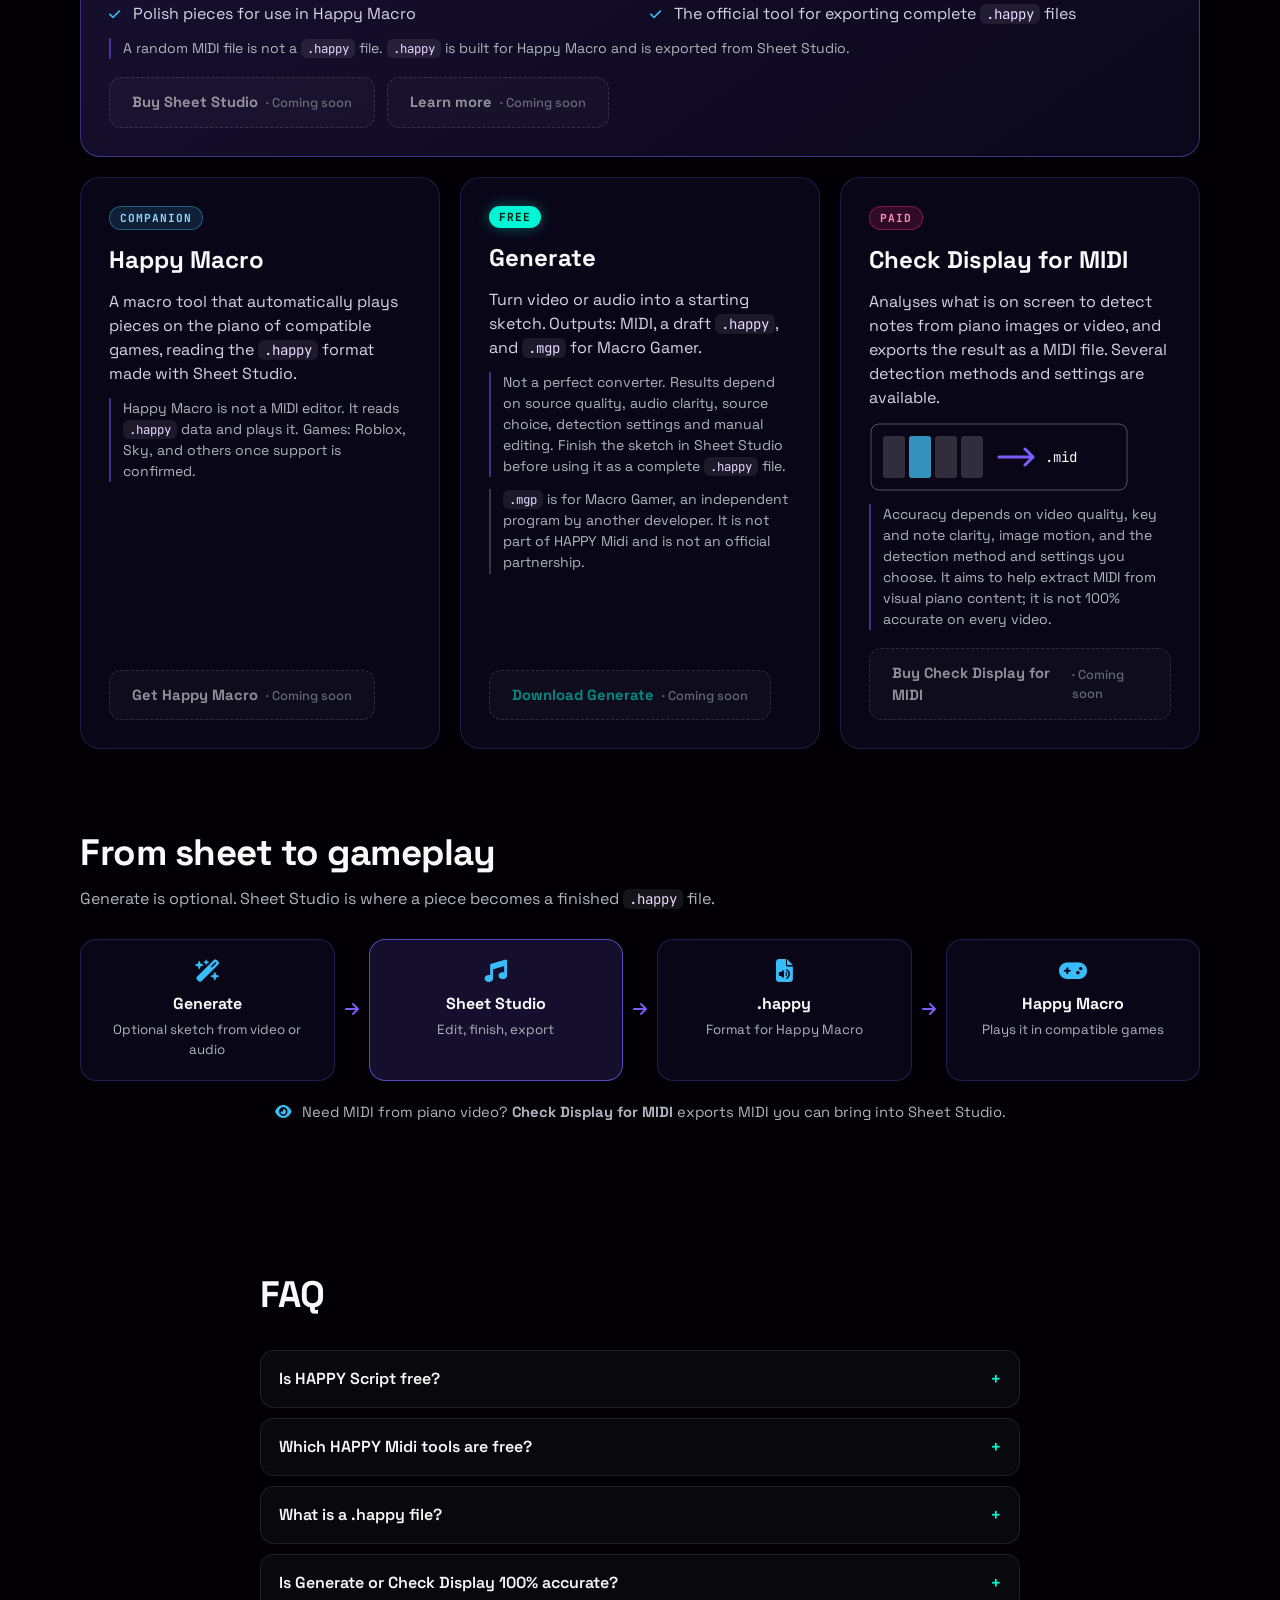
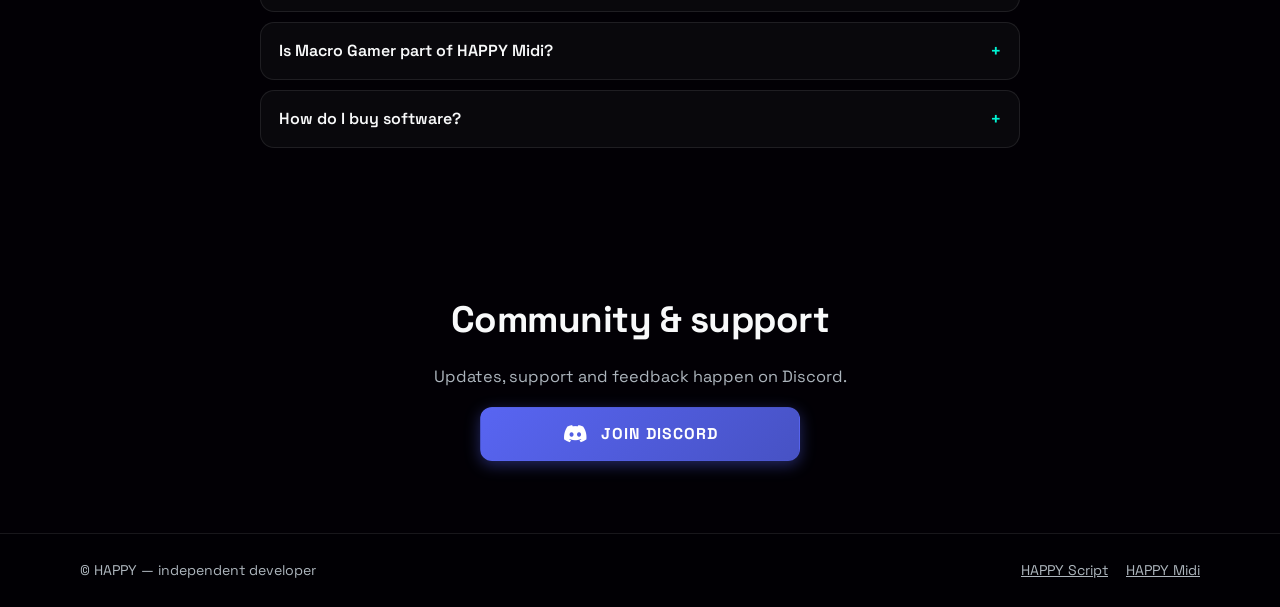
==== commit 84cbeef4: "Update index.html" ====
--- a/index.html
+++ b/index.html
@@ -1,22 +1,22 @@
-
 <!DOCTYPE html>
 <html lang="en" class="antialiased">
 <head>
   <meta charset="utf-8" />
   <meta name="viewport" content="width=device-width, initial-scale=1" />
   <meta name="theme-color" content="#020005" />
-  <meta name="description" content="The official HAPPY Script page. Find project updates, join the community, and access the script." />
-
-  <!-- Swarm first-paint cover: keeps the page hidden until the cursor build canvas is ready. -->
+  <title>HAPPY Script — Free Roblox Scripts</title>
+  <meta name="description" content="HAPPY Script offers free Roblox scripts with one-click copy and a Discord community. Also home to HAPPY Midi, music and MIDI software." />
+  <link rel="canonical" href="https://happyprivate.github.io/HAPPYprivate/" />
+  <meta property="og:type" content="website" />
+  <meta property="og:title" content="HAPPY Script — Free Roblox Scripts" />
+  <meta property="og:description" content="HAPPY Script offers free Roblox scripts with one-click copy and a Discord community. Also home to HAPPY Midi, music and MIDI software." />
+  <meta property="og:url" content="https://happyprivate.github.io/HAPPYprivate/" />
+  <meta property="og:image" content="https://happyprivate.github.io/HAPPYprivate/logo.png" />
+  <meta name="twitter:card" content="summary" />
+
   <style id="swarm-first-paint-style">
     :root { --swarm-cover-bg: #020005; }
-    html[data-swarm-init="true"]::before {
-      content: "";
-      position: fixed;
-      inset: 0;
-      z-index: 2147483640;
-      background: var(--swarm-cover-bg, #020005);
-    }
+    html[data-swarm-init="true"]::before { content: ""; position: fixed; inset: 0; z-index: 2147483640; background: var(--swarm-cover-bg, #020005); }
   </style>
   <script id="swarm-first-paint-init">
     (() => {
@@ -24,622 +24,174 @@
         const builtPaths = JSON.parse(sessionStorage.getItem("portfolio-built-paths-v1") || "[]");
         const reducedMotion = window.matchMedia("(prefers-reduced-motion: reduce)").matches;
         const alreadyBuilt = Array.isArray(builtPaths) && builtPaths.includes(window.location.pathname);
-
         if (!reducedMotion && !alreadyBuilt) {
           document.documentElement.setAttribute("data-swarm-init", "true");
           document.documentElement.setAttribute("data-swarm-building", "true");
-          // Stays for the whole page life: the page is born in its final state, so what the
-          // swarm captures is exactly what is shown when it hands over (no fade, no jump).
           document.documentElement.setAttribute("data-swarm-run", "true");
         }
-      } catch (error) {
-        // If browser storage is unavailable, leave the normal page visible.
-      }
+      } catch (error) { /* storage unavailable: leave the normal page visible */ }
     })();
   </script>
-  <title>HAPPY script</title>
   <link rel="preload" href="assets/swarm-engine.js" as="script" />
   <link rel="icon" href="logo.png" type="image/png" />
-
-  <!-- Fonts + Icons -->
   <link rel="preconnect" href="https://fonts.googleapis.com" />
   <link rel="preconnect" href="https://fonts.gstatic.com" crossorigin />
   <link href="https://fonts.googleapis.com/css2?family=Space+Grotesk:wght@300;400;500;600;700&family=JetBrains+Mono:wght@400;600&display=swap" rel="stylesheet" />
   <link rel="stylesheet" href="https://cdnjs.cloudflare.com/ajax/libs/font-awesome/6.4.0/css/all.min.css" crossorigin="anonymous" />
-
-  <style>
-    :root {
-      --bg-dark: #020005;
-      --bg-accent: #11051c;
-      --neon-pink: #ff2a85;
-      --neon-purple: #9d4edd;
-      --neon-cyan: #00f5d4;
-      --glass-bg: rgba(18, 5, 28, 0.52);
-      --glass-border: rgba(255, 255, 255, 0.09);
-      --text-main: #f8f9fa;
-      --text-muted: #adb5bd;
-      --radius-lg: 24px;
-      --radius-sm: 12px;
-      --ease-bouncy: cubic-bezier(0.34, 1.56, 0.64, 1);
-    }
-
-    * { box-sizing: border-box; margin: 0; padding: 0; }
-
-    html { min-height: 100%; scroll-behavior: smooth; }
-
-    body {
-      position: relative;
-      min-height: 100vh;
-      min-height: 100svh;
-      width: 100%;
-      overflow-x: hidden;
-      background: var(--bg-dark);
-      color: var(--text-main);
-      font-family: 'Space Grotesk', sans-serif;
-      display: flex;
-      justify-content: center;
-      align-items: flex-start;
-      padding: 42px 20px 56px;
-    }
-
-    /* Ambient background */
-    .ambient-bg {
-      position: fixed;
-      inset: 0;
-      z-index: 0;
-      pointer-events: none;
-      background:
-        radial-gradient(circle at 15% 48%, rgba(157, 78, 221, 0.17), transparent 40%),
-        radial-gradient(circle at 85% 28%, rgba(255, 42, 133, 0.14), transparent 40%),
-        radial-gradient(circle at 50% 85%, rgba(0, 245, 212, 0.10), transparent 50%);
-      filter: blur(60px);
-      animation: pulseBg 10s ease-in-out infinite alternate;
-    }
-
-    @keyframes pulseBg {
-      from { transform: scale(1); opacity: 0.78; }
-      to { transform: scale(1.1); opacity: 1; }
-    }
-
-    /* Flat animated grid */
-    .grid-overlay {
-      position: fixed;
-      inset: -50px;
-      z-index: 1;
-      pointer-events: none;
-      background-image:
-        linear-gradient(rgba(255, 255, 255, 0.028) 1px, transparent 1px),
-        linear-gradient(90deg, rgba(255, 255, 255, 0.028) 1px, transparent 1px);
-      background-size: 50px 50px;
-      background-position: 0 0, 0 0;
-      animation: gridMove 20s linear infinite;
-      mask-image: radial-gradient(ellipse at center, #000 10%, transparent 72%);
-      -webkit-mask-image: radial-gradient(ellipse at center, #000 10%, transparent 72%);
-    }
-
-    @keyframes gridMove {
-      from { background-position: 0 0, 0 0; }
-      to { background-position: 0 50px, 50px 0; }
-    }
-
-    #particles {
-      position: fixed;
-      inset: 0;
-      z-index: 2;
-      pointer-events: none;
-    }
-
-    .page-shell {
-      position: relative;
-      z-index: 10;
-      width: min(100%, 980px);
-      margin: auto;
-      display: flex;
-      flex-direction: column;
-      align-items: center;
-    }
-
-    /* Centered brand logo */
-    .brand-area {
-      position: relative;
-      display: flex;
-      flex-direction: column;
-      align-items: center;
-      justify-content: center;
-      margin-bottom: 30px;
-      isolation: isolate;
-      opacity: 0;
-      transform: translateY(18px);
-      animation: brandReveal 850ms cubic-bezier(0.16, 1, 0.3, 1) 100ms forwards;
-    }
-
-    @keyframes brandReveal {
-      to { opacity: 1; transform: translateY(0); }
-    }
-
-    /* Transparent PNG: glow follows the actual logo silhouette */
-    .brand-logo {
-      display: block;
-      width: 132px;
-      height: 132px;
-      object-fit: contain;
-      background: transparent;
-      border: 0;
-      border-radius: 0;
-      animation: logoFloat 5s ease-in-out infinite;
-      filter:
-        drop-shadow(0 0 3px rgba(157, 78, 221, 0.48))
-        drop-shadow(0 0 7px rgba(255, 42, 133, 0.20));
-    }
-
-    @keyframes logoFloat {
-      0%, 100% { transform: translateY(0); }
-      50% { transform: translateY(-5px); }
-    }
-
-    /* Main card */
-    .glass-panel {
-      position: relative;
-      width: 100%;
-      overflow: hidden;
-      padding: 46px;
-      border-radius: var(--radius-lg);
-      background: var(--glass-bg);
-      -webkit-backdrop-filter: blur(16px) saturate(180%);
-      backdrop-filter: blur(16px) saturate(180%);
-      border: 1px solid var(--glass-border);
-      box-shadow:
-        0 8px 32px rgba(0, 0, 0, 0.42),
-        0 0 0 rgba(157, 78, 221, 0),
-        inset 0 1px 0 rgba(255, 255, 255, 0.10);
-      display: grid;
-      grid-template-columns: 1.2fr 1fr;
-      gap: 40px;
-      align-items: center;
-      opacity: 0;
-      transform: translateY(24px);
-      transition:
-        transform 700ms cubic-bezier(0.16, 1, 0.3, 1),
-        box-shadow 600ms ease,
-        border-color 600ms ease,
-        opacity 800ms ease;
-    }
-
-    .glass-panel.revealed {
-      opacity: 1;
-      transform: translateY(0);
-    }
-
-    .glass-panel:hover {
-      border-color: rgba(157, 78, 221, 0.24);
-      box-shadow:
-        0 15px 40px rgba(0, 0, 0, 0.5),
-        0 0 50px rgba(157, 78, 221, 0.24),
-        inset 0 1px 0 rgba(255, 255, 255, 0.15);
-    }
-
-    .content-area {
-      min-width: 0;
-      display: flex;
-      flex-direction: column;
-      align-items: flex-start;
-      gap: 16px;
-    }
-
-    .badge {
-      display: inline-flex;
-      align-items: center;
-      gap: 8px;
-      padding: 6px 12px;
-      border-radius: 99px;
-      background: rgba(157, 78, 221, 0.15);
-      border: 1px solid rgba(157, 78, 221, 0.32);
-      box-shadow: 0 0 10px rgba(157, 78, 221, 0.16);
-      color: #e0b3ff;
-      font-family: 'JetBrains Mono', monospace;
-      font-size: 0.75rem;
-      font-weight: 600;
-      letter-spacing: 1px;
-      text-transform: uppercase;
-    }
-
-    .badge-dot {
-      width: 7px;
-      height: 7px;
-      flex: 0 0 7px;
-      border-radius: 50%;
-      background: var(--neon-cyan);
-      box-shadow: 0 0 9px rgba(0, 245, 212, 0.85);
-    }
-
-    @keyframes gradientFlow {
-      0% { background-position: 0% 50%; }
-      50% { background-position: 100% 50%; }
-      100% { background-position: 0% 50%; }
-    }
-
-    h1 {
-      display: flex;
-      flex-wrap: wrap;
-      column-gap: 14px;
-      position: relative;
-      font-size: clamp(2.5rem, 5vw, 4.4rem);
-      font-weight: 700;
-      line-height: 1.08;
-      letter-spacing: -1.8px;
-    }
-
-    .text-glow-pink,
-    .text-glow-cyan {
-      position: relative;
-      color: transparent;
-      background-size: 300% 300%;
-      -webkit-background-clip: text;
-      background-clip: text;
-    }
-
-    .text-glow-pink {
-      background-image: linear-gradient(270deg, var(--neon-pink), #ff7eb3, var(--neon-purple), var(--neon-pink));
-      animation: gradientFlow 5s ease infinite;
-    }
-
-    .text-glow-pink::after {
-      content: 'HAPPY';
-      position: absolute;
-      inset: 0;
-      color: transparent;
-      background: linear-gradient(270deg, var(--neon-pink), #ff7eb3, var(--neon-purple), var(--neon-pink));
-      background-size: 300% 300%;
-      -webkit-background-clip: text;
-      background-clip: text;
-      animation: gradientFlow 5s ease infinite;
-      filter: blur(12px);
-      opacity: 0.58;
-      z-index: -1;
-    }
-
-    .text-glow-cyan {
-      background-image: linear-gradient(270deg, var(--neon-cyan), #72efdd, #00b4d8, var(--neon-cyan));
-      animation: gradientFlow 6s ease infinite;
-    }
-
-    .text-glow-cyan::after {
-      content: 'script';
-      position: absolute;
-      inset: 0;
-      color: transparent;
-      background: linear-gradient(270deg, var(--neon-cyan), #72efdd, #00b4d8, var(--neon-cyan));
-      background-size: 300% 300%;
-      -webkit-background-clip: text;
-      background-clip: text;
-      animation: gradientFlow 6s ease infinite;
-      filter: blur(12px);
-      opacity: 0.58;
-      z-index: -1;
-    }
-
-    p.description {
-      max-width: 530px;
-      margin-top: 2px;
-      color: var(--text-muted);
-      font-size: 1.02rem;
-      line-height: 1.7;
-    }
-
-    .warning-text {
-      display: flex;
-      align-items: flex-start;
-      gap: 9px;
-      margin-top: 3px;
-      color: #ffc107;
-      font-family: 'JetBrains Mono', monospace;
-      font-size: 0.79rem;
-      line-height: 1.55;
-      opacity: 0.9;
-    }
-    
-    .warning-text i {
-      margin-top: 2px;
-      flex-shrink: 0;
-    }
-    
-    .warning-text span {
-      flex: 1;
-      min-width: 0;
-    }
-
-    .action-area {
-      min-width: 0;
-      display: flex;
-      flex-direction: column;
-      gap: 20px;
-    }
-
-    .btn-group { display: flex; flex-direction: column; gap: 12px; }
-
-    .btn-custom {
-      position: relative;
-      z-index: 1;
-      display: flex;
-      align-items: center;
-      justify-content: center;
-      gap: 12px;
-      width: 100%;
-      padding: 16px 24px;
-      overflow: hidden;
-      border: 1px solid transparent;
-      border-radius: var(--radius-sm);
-      font-family: 'Space Grotesk', sans-serif;
-      font-size: 0.98rem;
-      font-weight: 700;
-      letter-spacing: 1px;
-      text-transform: uppercase;
-      cursor: pointer;
-      transition: transform 0.3s var(--ease-bouncy), box-shadow 0.3s ease, background 0.3s ease, border-color 0.3s ease;
-    }
-
-    .btn-custom:focus-visible {
-      outline: 2px solid var(--neon-cyan);
-      outline-offset: 4px;
-    }
-
-    /* The light sweep is a background layer (not ::before) so it stays clipped to the button
-       everywhere, including while the swarm rebuilds the page. */
-    .btn-discord {
-      color: #fff;
-      background:
-        linear-gradient(90deg, transparent, rgba(255, 255, 255, 0.22), transparent) -200% 0 / 60% 100% no-repeat,
-        linear-gradient(135deg, #5865F2, #4752C4);
-      box-shadow: 0 4px 15px rgba(88, 101, 242, 0.4);
-      transition: transform 0.3s var(--ease-bouncy), box-shadow 0.3s ease, background-position 0.7s ease, border-color 0.3s ease;
-    }
-
-    .btn-discord:hover {
-      transform: translateY(-3px) scale(1.015);
-      box-shadow: 0 8px 25px rgba(88, 101, 242, 0.58);
-      background-position: 300% 0, 0 0;
-    }
-
-    .btn-copy {
-      color: var(--neon-cyan);
-      background: rgba(0, 0, 0, 0.4);
-      border-color: rgba(0, 245, 212, 0.32);
-      box-shadow: 0 4px 15px rgba(0, 0, 0, 0.3);
-    }
-
-    .btn-copy:hover {
-      transform: translateY(-2px);
-      background: rgba(0, 245, 212, 0.1);
-      border-color: var(--neon-cyan);
-      box-shadow: 0 0 20px rgba(0, 245, 212, 0.2);
-    }
-
-    .btn-copy:disabled { cursor: wait; opacity: 0.8; }
-
-    /* Terminal preview */
-    .terminal-window {
-      width: 100%;
-      overflow: hidden;
-      border: 1px solid rgba(255, 255, 255, 0.1);
-      border-radius: var(--radius-sm);
-      background: #0a0a0f;
-      box-shadow: 0 10px 30px rgba(0, 0, 0, 0.42);
-    }
-
-    .terminal-header {
-      display: flex;
-      align-items: center;
-      gap: 6px;
-      padding: 10px 15px;
-      background: #1a1a24;
-      border-bottom: 1px solid rgba(255, 255, 255, 0.05);
-    }
-
-    .dot { width: 9px; height: 9px; border-radius: 50%; }
-    .dot-red { background: #ff5f56; }
-    .dot-yellow { background: #ffbd2e; }
-    .dot-green { background: #27c93f; }
-
-    .terminal-title {
-      margin-left: 8px;
-      color: #858595;
-      font-family: 'JetBrains Mono', monospace;
-      font-size: 0.73rem;
-    }
-
-    .terminal-body {
-      padding: 17px 16px;
-      color: #a8b2d1;
-      font-family: 'JetBrains Mono', monospace;
-      font-size: 0.79rem;
-      line-height: 1.8;
-      white-space: pre-wrap;
-      overflow-wrap: anywhere;
-    }
-
-    .keyword { color: var(--neon-pink); }
-    .string { color: var(--neon-cyan); }
-    .function { color: var(--neon-purple); }
-
-    .terminal-caption {
-      margin-top: -9px;
-      color: rgba(173, 181, 189, 0.72);
-      font-size: 0.78rem;
-      line-height: 1.5;
-    }
-
-    /* Toast notification */
-    .cyber-toast {
-      position: fixed;
-      left: 50%;
-      bottom: 26px;
-      z-index: 999;
-      display: flex;
-      align-items: center;
-      justify-content: center;
-      gap: 12px;
-      width: max-content;
-      max-width: min(90vw, 520px);
-      padding: 15px 21px;
-      border: 1px solid rgba(0, 245, 212, 0.18);
-      border-left: 4px solid var(--neon-cyan);
-      border-radius: 8px;
-      background: rgba(10, 10, 15, 0.96);
-      color: #fff;
-      box-shadow: 0 10px 30px rgba(0, 0, 0, 0.5), 0 0 20px rgba(0, 245, 212, 0.16);
-      -webkit-backdrop-filter: blur(10px);
-      backdrop-filter: blur(10px);
-      font-family: 'JetBrains Mono', monospace;
-      font-size: 0.84rem;
-      line-height: 1.45;
-      opacity: 0;
-      visibility: hidden;
-      transform: translate(-50%, 22px);
-      transition: opacity 0.3s ease, transform 0.3s ease, visibility 0.3s ease;
-    }
-
-    .cyber-toast.show {
-      opacity: 1;
-      visibility: visible;
-      transform: translate(-50%, 0);
-    }
-
-    .cyber-toast.error {
-      border-left-color: #ff4d4d;
-      border-color: rgba(255, 77, 77, 0.2);
-    }
-
-    .cyber-toast.error i { color: #ff4d4d !important; }
-
-    @media (max-width: 850px) {
-      body { padding: 34px 20px 48px; }
-      .page-shell { max-width: 650px; }
-      .glass-panel {
-        grid-template-columns: 1fr;
-        gap: 30px;
-        padding: 38px;
-      }
-      .content-area { align-items: center; text-align: center; }
-      .badge { align-self: center; }
-      h1 { justify-content: center; }
-      .warning-text { justify-content: center; text-align: left; }
-      p.description { max-width: 560px; }
-      .action-area { width: 100%; }
-    }
-
-    @media (max-width: 480px) {
-      body { padding: 27px 14px 38px; }
-      .brand-area { margin-bottom: 25px; }
-      .brand-logo { width: 104px; height: 104px; }
-      .glass-panel { padding: 29px 21px; gap: 24px; border-radius: 20px; }
-      .content-area { gap: 13px; }
-      h1 { font-size: clamp(2.15rem, 9vw, 2.7rem); column-gap: 9px; letter-spacing: -1.2px; }
-      p.description { font-size: 0.94rem; line-height: 1.65; }
-      .warning-text { font-size: 0.72rem; }
-      .action-area { gap: 16px; }
-      .btn-custom { padding: 14px 16px; font-size: 0.91rem; }
-      .terminal-body { padding: 13px; font-size: 0.72rem; }
-      .cyber-toast { bottom: 16px; padding: 13px 16px; font-size: 0.76rem; }
-    }
-
-    @media (max-height: 700px) and (min-width: 851px) {
-      body { padding-top: 24px; padding-bottom: 30px; }
-      .brand-area { margin-bottom: 22px; }
-      .brand-logo { width: 104px; height: 104px; }
-      .glass-panel { padding: 34px; gap: 30px; }
-    }
-
-    /* ---- Swarm-safe state -------------------------------------------------------------
-       The swarm snapshots the live page. If the snapshot catches an entrance animation or a
-       looping effect half-way, the rebuilt copy is faded/offset and visibly jumps when the real
-       page takes over. So during a swarm run:
-         1) entrance animations are skipped (page starts in its final state),
-         2) looping effects are frozen while building and resume seamlessly afterwards. */
-    html[data-swarm-run] .brand-area {
-      opacity: 1;
-      transform: none;
-      animation: none;
-    }
-
-    html[data-swarm-run] .glass-panel {
-      opacity: 1;
-      transform: none;
-      transition: box-shadow 600ms ease, border-color 600ms ease;
-    }
-
-    html[data-swarm-building] *,
-    html[data-swarm-building] *::before,
-    html[data-swarm-building] *::after {
-      animation-play-state: paused !important;
-    }
-
-    @media (prefers-reduced-motion: reduce) {
-      *, *::before, *::after {
-        scroll-behavior: auto !important;
-        animation-duration: 0.01ms !important;
-        animation-iteration-count: 1 !important;
-        transition-duration: 0.01ms !important;
-      }
-    }
-  </style>
+  <link rel="stylesheet" href="assets/site.css" />
 </head>
-
-<body>
+<body data-route="script">
   <div class="ambient-bg" aria-hidden="true"></div>
   <div class="grid-overlay" aria-hidden="true"></div>
   <canvas id="particles" aria-hidden="true"></canvas>
 
-  <div class="page-shell">
-    <!-- Official logo centered above the main content -->
-    <header class="brand-area" aria-label="HAPPY Script brand">
-      <img class="brand-logo" src="logo.png" alt="HAPPY Script official logo" />
-    </header>
-
-    <main class="glass-panel" id="mainCard">
-      <section class="content-area" aria-labelledby="pageTitle">
-        <div class="badge"><span class="badge-dot" aria-hidden="true"></span>V0.8 <span aria-hidden="true">//</span> Active</div>
-
-        <h1 id="pageTitle">
-          <span class="text-glow-pink">HAPPY</span>
-          <span class="text-glow-cyan">script</span>
-        </h1>
-
-        <p class="description">
-          Welcome to the official HAPPY Script page. Join our Discord community for project updates, release announcements, support, and discussions. Report issues, suggest improvements, and share your feedback directly with the developer.
-        </p>
-
-        <div class="warning-text">
-          <i class="fa-solid fa-triangle-exclamation" aria-hidden="true"></i>
-          <span>PLEASE: Don't inspect the source code of the HAPPY script 😭</span>
-        </div>
-      </section>
-
-      <section class="action-area" aria-label="Script and community actions">
-        <div class="terminal-window">
-          <div class="terminal-header">
-            <span class="dot dot-red" aria-hidden="true"></span>
-            <span class="dot dot-yellow" aria-hidden="true"></span>
-            <span class="dot dot-green" aria-hidden="true"></span>
-            <span class="terminal-title">happyscript.lua</span>
+  <header class="nav">
+    <div class="wrap nav-in">
+      <a class="nav-brand" href="./" aria-label="HAPPY home"><img src="logo.png" alt="" width="32" height="32" /><span>HAPPY</span></a>
+      <button class="nav-toggle" id="navToggle" type="button" aria-expanded="false" aria-controls="navLinks" aria-label="Menu"><i class="fa-solid fa-bars" aria-hidden="true"></i></button>
+      <nav class="nav-links" id="navLinks" aria-label="Main">
+        <a href="#script">Script</a><a href="#midi">Midi</a>
+        <a href="#faq">FAQ</a>
+        <a href="#community">Community</a>
+      </nav>
+    </div>
+  </header>
+
+  <main>
+    <section class="sec sec-first sec-script" id="script" aria-labelledby="scriptTitle">
+      <div class="wrap">
+        <div class="brand-area reveal"><img class="brand-logo" src="logo.png" alt="HAPPY Script official logo" /></div>
+        <div class="glass-panel reveal" id="mainCard">
+          <div class="content-area">
+            <div class="badge"><span class="badge-dot" aria-hidden="true"></span>V0.8 <span aria-hidden="true">//</span> Active</div>
+            <h1 id="scriptTitle" class="big-title"><span class="text-glow-pink" data-text="HAPPY">HAPPY</span> <span class="text-glow-cyan" data-text="script">script</span></h1>
+            <p class="description">Free Roblox scripts by an independent developer. Join our Discord community for project updates, release announcements, support, and discussions. Report issues, suggest improvements, and share your feedback directly with the developer.</p>
+            <div class="warning-text"><i class="fa-solid fa-triangle-exclamation" aria-hidden="true"></i><span>PLEASE: Don't inspect the source code of the HAPPY script 😭</span></div>
           </div>
-          <div class="terminal-body"><span class="function">loadstring</span>(<span class="keyword">game</span>:HttpGet(<span class="string">"https://happyscript.happy37135535.workers.dev/"</span>))()</div>
-        </div>
-        <p class="terminal-caption">Copy the command above to use the latest HAPPY Script loader.</p>
-
-        <div class="btn-group">
-          <button id="discordBtn" class="btn-custom btn-discord" type="button">
-            <i class="fa-brands fa-discord fa-lg" aria-hidden="true"></i>
-            <span>Join Discord</span>
-          </button>
-
-          <button id="copyBtn" class="btn-custom btn-copy" type="button">
-            <i class="fa-solid fa-terminal" aria-hidden="true"></i>
-            <span>Copy Script</span>
-          </button>
-        </div>
-      </section>
-    </main>
-  </div>
+          <div class="action-area">
+            <div class="terminal-window">
+              <div class="terminal-header"><span class="dot dot-red" aria-hidden="true"></span><span class="dot dot-yellow" aria-hidden="true"></span><span class="dot dot-green" aria-hidden="true"></span><span class="terminal-title">happyscript.lua</span></div>
+              <div class="terminal-body"><span class="function">loadstring</span>(<span class="keyword">game</span>:HttpGet(<span class="string">"https://happyscript.happy37135535.workers.dev/"</span>))()</div>
+            </div>
+            <p class="terminal-caption">Copy the command above to use the latest HAPPY Script loader.</p>
+            <div class="btn-group">
+              <button id="discordBtn" class="btn-custom btn-discord" type="button"><i class="fa-brands fa-discord fa-lg" aria-hidden="true"></i><span>Join Discord</span></button>
+              <button id="copyBtn" class="btn-custom btn-copy" type="button"><i class="fa-solid fa-terminal" aria-hidden="true"></i><span>Copy Script</span></button>
+            </div>
+          </div>
+        </div>
+        <div class="pill-row reveal"><span><i class="fa-solid fa-gift" aria-hidden="true"></i> Free</span><span><i class="fa-solid fa-copy" aria-hidden="true"></i> One-click copy</span><span><i class="fa-brands fa-discord" aria-hidden="true"></i> Community support</span></div>
+      </div>
+    </section>
+
+    <section class="sec sec-midi" id="midi" aria-labelledby="midiTitle">
+      <div class="wrap">
+        <div class="midi-hero reveal">
+          <div>
+            <div class="badge badge-midi"><i class="fa-solid fa-music" aria-hidden="true"></i> Music &amp; MIDI software</div>
+            <h2 id="midiTitle" class="big-title"><span class="grad-midi">HAPPY</span> Midi</h2>
+            <p class="tagline">Create. Edit. Play.</p>
+            <p class="description">An ecosystem of linked tools for MIDI, sheet creation and automatic piano playback in games with a piano system. Shape a piece in Sheet Studio, export it as <code>.happy</code>, and play it with Happy Macro.</p>
+            <div class="cta-row">
+              <a class="btn btn-primary" href="#sheet-studio">Explore Sheet Studio</a>
+              <a class="btn btn-ghost" href="#workflow">How it fits together</a>
+            </div>
+          </div>
+          <svg class="roll" viewBox="0 0 320 150" role="img" aria-label="Illustration of a MIDI piano roll">
+            <g class="roll-grid" stroke="currentColor" stroke-opacity=".12"><path d="M0 30H320M0 60H320M0 90H320M0 120H320M80 0V150M160 0V150M240 0V150"/></g>
+            <rect x="16" y="96" width="58" height="14" rx="4" fill="#7c5cff"/><rect x="84" y="66" width="40" height="14" rx="4" fill="#38bdf8"/>
+            <rect x="132" y="36" width="70" height="14" rx="4" fill="#7c5cff"/><rect x="210" y="66" width="34" height="14" rx="4" fill="#38bdf8"/>
+            <rect x="130" y="108" width="52" height="14" rx="4" fill="#9d4edd"/><rect x="252" y="22" width="50" height="14" rx="4" fill="#7c5cff"/>
+            <path class="playhead" d="M196 0V150" stroke="#38bdf8" stroke-width="2"/>
+          </svg>
+        </div>
+
+        <div class="sec-head reveal"><h2>The HAPPY Midi toolkit</h2><p>Four tools, each with one job.</p></div>
+
+        <div class="products">
+          <article class="card card-featured reveal" id="sheet-studio">
+            <div class="card-top"><span class="tag tag-paid">Paid</span><span class="tag tag-core">Flagship</span></div>
+            <h3>Sheet Studio</h3>
+            <p class="lead">The core of HAPPY Midi: write and edit sheet music, work with MIDI, and finish pieces for Happy Macro.</p>
+            <ul class="ticks">
+              <li>Compose and edit musical pieces</li>
+              <li>Work with MIDI</li>
+              <li>Polish pieces for use in Happy Macro</li>
+              <li>The official tool for exporting complete <code>.happy</code> files</li>
+            </ul>
+            <p class="note">A random MIDI file is not a <code>.happy</code> file. <code>.happy</code> is built for Happy Macro and is exported from Sheet Studio.</p>
+            <div class="cta-row">
+              <span class="btn btn-buy is-soon" data-cta="sheetStudioBuy" data-label="Buy Sheet Studio">Buy Sheet Studio</span>
+              <span class="btn btn-ghost is-soon" data-cta="sheetStudioInfo" data-label="Learn more">Learn more</span>
+            </div>
+          </article>
+
+          <article class="card reveal" id="happy-macro">
+            <div class="card-top"><span class="tag tag-comp">Companion</span></div>
+            <h3>Happy Macro</h3>
+            <p class="lead">A macro tool that automatically plays pieces on the piano of compatible games, reading the <code>.happy</code> format made with Sheet Studio.</p>
+            <p class="note">Happy Macro is not a MIDI editor. It reads <code>.happy</code> data and plays it. Games: Roblox, Sky, and others once support is confirmed.</p>
+            <div class="cta-row"><span class="btn btn-ghost is-soon" data-cta="happyMacro" data-label="Get Happy Macro">Get Happy Macro</span></div>
+          </article>
+
+          <article class="card reveal" id="generate">
+            <div class="card-top"><span class="tag tag-free">FREE</span></div>
+            <h3>Generate</h3>
+            <p class="lead">Turn video or audio into a starting sketch. Outputs: MIDI, a draft <code>.happy</code>, and <code>.mgp</code> for Macro Gamer.</p>
+            <p class="note">Not a perfect converter. Results depend on source quality, audio clarity, source choice, detection settings and manual editing. Finish the sketch in Sheet Studio before using it as a complete <code>.happy</code> file.</p>
+            <p class="note note-soft"><code>.mgp</code> is for Macro Gamer, an independent program by another developer. It is not part of HAPPY Midi and is not an official partnership.</p>
+            <div class="cta-row"><span class="btn btn-free is-soon" data-cta="generate" data-label="Download Generate">Download Generate</span></div>
+          </article>
+
+          <article class="card reveal" id="check-display">
+            <div class="card-top"><span class="tag tag-paid">Paid</span></div>
+            <h3>Check Display for MIDI</h3>
+            <p class="lead">Analyses what is on screen to detect notes from piano images or video, and exports the result as a MIDI file. Several detection methods and settings are available.</p>
+            <svg class="detect" viewBox="0 0 260 70" aria-hidden="true"><rect x="2" y="2" width="256" height="66" rx="8" fill="none" stroke="currentColor" stroke-opacity=".3"/><g fill="currentColor" fill-opacity=".16"><rect x="14" y="14" width="22" height="42" rx="3"/><rect x="40" y="14" width="22" height="42" rx="3"/><rect x="66" y="14" width="22" height="42" rx="3"/><rect x="92" y="14" width="22" height="42" rx="3"/></g><rect x="40" y="14" width="22" height="42" rx="3" fill="#38bdf8" fill-opacity=".7"/><path d="M130 35h34m-8-8 8 8-8 8" fill="none" stroke="#7c5cff" stroke-width="3" stroke-linecap="round"/><text x="176" y="40" fill="currentColor" font-family="JetBrains Mono,monospace" font-size="14">.mid</text></svg>
+            <p class="note">Accuracy depends on video quality, key and note clarity, image motion, and the detection method and settings you choose. It aims to help extract MIDI from visual piano content; it is not 100% accurate on every video.</p>
+            <div class="cta-row"><span class="btn btn-buy is-soon" data-cta="checkDisplayBuy" data-label="Buy Check Display for MIDI">Buy Check Display for MIDI</span></div>
+          </article>
+        </div>
+
+        <div class="flow reveal" id="workflow">
+          <div class="sec-head"><h2>From sheet to gameplay</h2><p>Generate is optional. Sheet Studio is where a piece becomes a finished <code>.happy</code> file.</p></div>
+          <ol class="flow-row">
+            <li class="node"><i class="fa-solid fa-wand-magic-sparkles" aria-hidden="true"></i><b>Generate</b><small>Optional sketch from video or audio</small></li>
+            <li class="arrow" aria-hidden="true"><i class="fa-solid fa-arrow-right"></i></li>
+            <li class="node node-main"><i class="fa-solid fa-music" aria-hidden="true"></i><b>Sheet Studio</b><small>Edit, finish, export</small></li>
+            <li class="arrow" aria-hidden="true"><i class="fa-solid fa-arrow-right"></i></li>
+            <li class="node"><i class="fa-solid fa-file-audio" aria-hidden="true"></i><b>.happy</b><small>Format for Happy Macro</small></li>
+            <li class="arrow" aria-hidden="true"><i class="fa-solid fa-arrow-right"></i></li>
+            <li class="node"><i class="fa-solid fa-gamepad" aria-hidden="true"></i><b>Happy Macro</b><small>Plays it in compatible games</small></li>
+          </ol>
+          <p class="flow-side"><i class="fa-solid fa-eye" aria-hidden="true"></i> Need MIDI from piano video? <b>Check Display for MIDI</b> exports MIDI you can bring into Sheet Studio.</p>
+        </div>
+      </div>
+    </section>
+
+    <section class="sec sec-faq" id="faq" aria-labelledby="faqTitle">
+      <div class="wrap narrow">
+        <div class="sec-head reveal"><h2 id="faqTitle">FAQ</h2></div>
+        <div class="faq reveal">
+          <details><summary>Is HAPPY Script free?</summary><p>Yes. HAPPY Script is free. Use Copy Script to get the loader.</p></details>
+          <details><summary>Which HAPPY Midi tools are free?</summary><p>Generate is free. Sheet Studio and Check Display for MIDI are paid software.</p></details>
+          <details><summary>What is a .happy file?</summary><p>A format built for Happy Macro. Sheet Studio is the official tool for exporting complete <code>.happy</code> files, so a plain MIDI file will not use all of Happy Macro.</p></details>
+          <details><summary>Is Generate or Check Display 100% accurate?</summary><p>No. Both depend on source quality and settings. Expect to review and edit results, ideally in Sheet Studio.</p></details>
+          <details><summary>Is Macro Gamer part of HAPPY Midi?</summary><p>No. Macro Gamer is an independent program by another developer. Generate can export <code>.mgp</code> files for it, with no official partnership.</p></details>
+          <details><summary>How do I buy software?</summary><p>Purchase buttons open an external page. Buttons without a link are marked Coming soon.</p></details>
+        </div>
+      </div>
+    </section>
+    <section class="sec sec-community" id="community" aria-labelledby="comTitle">
+      <div class="wrap narrow center reveal">
+        <h2 id="comTitle">Community &amp; support</h2>
+        <p class="description">Updates, support and feedback happen on Discord.</p>
+        <button class="btn-custom btn-discord" type="button" data-discord><i class="fa-brands fa-discord fa-lg" aria-hidden="true"></i><span>Join Discord</span></button>
+      </div>
+    </section>
+    <footer class="foot"><div class="wrap"><span>© HAPPY — independent developer</span><span class="foot-links"><a href="">HAPPY Script</a><a href="midi/">HAPPY Midi</a></span></div></footer>
+
+  </main>
 
   <div id="toast" class="cyber-toast" role="status" aria-live="polite" aria-atomic="true">
     <i class="fa-solid fa-check" id="toastIcon" style="color: var(--neon-cyan)" aria-hidden="true"></i>
@@ -647,270 +199,52 @@
   </div>
 
   <script id="scriptContent" type="text/plain">loadstring(game:HttpGet("https://happyscript.happy37135535.workers.dev/"))()</script>
-
-  <script>
-    document.addEventListener('DOMContentLoaded', () => {
-      const DISCORD_URL = 'https://discord.gg/Y5r4f4BYtm';
-      const discordBtn = document.getElementById('discordBtn');
-      const copyBtn = document.getElementById('copyBtn');
-      const toast = document.getElementById('toast');
-      const toastText = document.getElementById('toastText');
-      const toastIcon = document.getElementById('toastIcon');
-      const scriptTag = document.getElementById('scriptContent');
-      const mainCard = document.getElementById('mainCard');
-      const reducedMotion = window.matchMedia('(prefers-reduced-motion: reduce)').matches;
-      let toastTimeout;
-      let copyResetTimeout;
-
-      // Simple 2D entrance reveal. No perspective, tilt, or 3D hover transforms.
-      requestAnimationFrame(() => mainCard.classList.add('revealed'));
-
-      function showToast(message, isError = false) {
-        toastText.textContent = message;
-        toast.classList.toggle('error', isError);
-        toastIcon.className = isError ? 'fa-solid fa-xmark' : 'fa-solid fa-check';
-        toastIcon.style.color = isError ? '#ff4d4d' : 'var(--neon-cyan)';
-        toast.classList.add('show');
-        window.clearTimeout(toastTimeout);
-        toastTimeout = window.setTimeout(() => toast.classList.remove('show'), 3000);
-      }
-
-      discordBtn.addEventListener('click', () => {
-        window.open(DISCORD_URL, '_blank', 'noopener,noreferrer');
-      });
-
-      async function copyText(text) {
-        if (navigator.clipboard && window.isSecureContext) {
-          await navigator.clipboard.writeText(text);
-          return true;
-        }
-
-        const textarea = document.createElement('textarea');
-        textarea.value = text;
-        textarea.setAttribute('readonly', '');
-        textarea.style.position = 'fixed';
-        textarea.style.left = '-9999px';
-        textarea.style.top = '0';
-        document.body.appendChild(textarea);
-        textarea.select();
-        textarea.setSelectionRange(0, textarea.value.length);
-        const copied = document.execCommand('copy');
-        document.body.removeChild(textarea);
-        if (!copied) throw new Error('Clipboard copy command was rejected.');
-        return true;
-      }
-
-      copyBtn.addEventListener('click', async () => {
-        const scriptText = scriptTag.textContent.trim();
-        const label = copyBtn.querySelector('span');
-        const icon = copyBtn.querySelector('i');
-        const originalLabel = 'Copy Script';
-
-        copyBtn.disabled = true;
-        try {
-          await copyText(scriptText);
-          showToast('Script copied to clipboard.');
-          label.textContent = 'Copied!';
-          icon.className = 'fa-solid fa-check';
-          copyBtn.style.background = 'rgba(0, 245, 212, 0.1)';
-        } catch (error) {
-          console.error('Unable to copy script:', error);
-          showToast('Unable to copy. Please select the command and copy it manually.', true);
-        } finally {
-          window.clearTimeout(copyResetTimeout);
-          copyResetTimeout = window.setTimeout(() => {
-            label.textContent = originalLabel;
-            icon.className = 'fa-solid fa-terminal';
-            copyBtn.style.background = '';
-            copyBtn.disabled = false;
-          }, 1800);
-        }
-      });
-
-      // Lightweight 2D particle background
-      const canvas = document.getElementById('particles');
-      const ctx = canvas.getContext('2d');
-      let width = 0;
-      let height = 0;
-      let particles = [];
-      let animationFrame = null;
-      const swarmBusy = () => document.documentElement.hasAttribute('data-swarm-building');
-
-      function resizeCanvas() {
-        const pixelRatio = Math.min(window.devicePixelRatio || 1, 2);
-        width = window.innerWidth;
-        height = window.innerHeight;
-        canvas.width = Math.floor(width * pixelRatio);
-        canvas.height = Math.floor(height * pixelRatio);
-        ctx.setTransform(pixelRatio, 0, 0, pixelRatio, 0, 0);
-      }
-
-      class Particle {
-        constructor() {
-          this.x = Math.random() * width;
-          this.y = Math.random() * height;
-          this.size = Math.random() * 2 + 0.5;
-          this.speedY = Math.random() * -0.5 - 0.1;
-          this.speedX = (Math.random() - 0.5) * 0.5;
-          this.opacity = Math.random() * 0.5;
-          this.color = Math.random() > 0.5
-            ? 'rgba(255, 42, 133, '
-            : 'rgba(0, 245, 212, ';
-        }
-
-        update() {
-          if (swarmBusy()) return;
-          this.y += this.speedY;
-          this.x += this.speedX;
-
-          if (this.y < -4) {
-            this.y = height + 4;
-            this.x = Math.random() * width;
-          }
-
-          if (this.x < -4) this.x = width + 4;
-          if (this.x > width + 4) this.x = -4;
-        }
-
-        draw() {
-          ctx.fillStyle = this.color + this.opacity + ')';
-          ctx.beginPath();
-          ctx.arc(this.x, this.y, this.size, 0, Math.PI * 2);
-          ctx.fill();
-        }
-      }
-
-      function drawParticles(animate = true) {
-        ctx.clearRect(0, 0, width, height);
-
-        for (const particle of particles) {
-          if (animate) particle.update();
-          particle.draw();
-        }
-
-        if (animate) {
-          animationFrame = window.requestAnimationFrame(() => drawParticles(true));
-        }
-      }
-
-      function initializeParticles() {
-        if (animationFrame !== null) {
-          window.cancelAnimationFrame(animationFrame);
-        }
-
-        resizeCanvas();
-        particles = Array.from({ length: 40 }, () => new Particle());
-        drawParticles(!reducedMotion);
-      }
-
-      initializeParticles();
-      window.addEventListener('resize', initializeParticles, { passive: true });
-
-      // Pause canvas animation when the tab is hidden
-      document.addEventListener('visibilitychange', () => {
-        if (document.hidden && animationFrame !== null) {
-          window.cancelAnimationFrame(animationFrame);
-          animationFrame = null;
-        } else if (!document.hidden && !reducedMotion) {
-          drawParticles(true);
-        }
-      });
-    });
-  </script>
-  <!-- Swarm cursor animation. The engine file must exist at assets/swarm-engine.js. -->
+  <script src="assets/site-config.js"></script>
+  <script src="assets/site.js" defer></script>
+
+  <!-- Swarm cursor animation. Path is resolved from the page's base so it works on / and /midi/. -->
   <script id="swarm-engine-loader">
     (() => {
       "use strict";
-
       const root = document.documentElement;
       if (root.getAttribute("data-swarm-init") !== "true") return;
-
-      // Agent budget: smaller intro, adaptive worker count, and a compact final flock.
-      // These values are validated and clamped again by swarm-engine.js.
-      window.__swarmConfig = Object.freeze({
-        minAgents: 4,
-        maxAgents: 20,
-        introAgents: 10,
-        flockAgents: 12,
-        idleRetireMs: 1800,
-        scrollBoostStep: 160,
-        scrollBoostMax: 4
-      });
-
-      // Match the HAPPY Script neon palette and brand identity.
+      window.__swarmConfig = Object.freeze({ minAgents: 4, maxAgents: 20, introAgents: 10, flockAgents: 12, idleRetireMs: 1800, scrollBoostStep: 160, scrollBoostMax: 4 });
       window.__swarmModels = [
-        { name: "HAPPY Core", color: "#9d4edd" },
-        { name: "HAPPY Script", color: "#ff2a85" },
-        { name: "GPT", color: "#00f5d4" },
-        { name: "Claude", color: "#bd5cff" },
-        { name: "Gemini", color: "#00b4d8" },
-        { name: "DeepSeek", color: "#e879f9" }
+        { name: "HAPPY Core", color: "#9d4edd" }, { name: "HAPPY Script", color: "#ff2a85" },
+        { name: "HAPPY Midi", color: "#7c5cff" }, { name: "GPT", color: "#00f5d4" },
+        { name: "Claude", color: "#bd5cff" }, { name: "Gemini", color: "#00b4d8" }
       ];
-
       let failsafe = 0;
       function releaseCover() {
         window.clearTimeout(failsafe);
         root.removeAttribute("data-swarm-init");
         root.removeAttribute("data-swarm-building");
       }
-
-      // If startup stalls, stop the overlay and reveal the normal page.
-      const FAILSAFE_MS = 12000;
       failsafe = window.setTimeout(() => {
         if (root.getAttribute("data-swarm-init") !== "true") return;
         const swarm = window.__swarmRebuild;
-        if (swarm?.app && typeof swarm.stop === "function") {
-          try { swarm.stop(false); } catch (error) {
-            console.error("[HAPPY Script] Could not stop stalled Swarm animation:", error);
-          }
-        }
-        console.warn("[HAPPY Script] Swarm startup timed out; showing the original page.");
+        if (swarm?.app && typeof swarm.stop === "function") { try { swarm.stop(false); } catch (e) { console.error("[HAPPY] Could not stop Swarm:", e); } }
+        console.warn("[HAPPY] Swarm startup timed out; showing the original page.");
         releaseCover();
-      }, FAILSAFE_MS);
-
+      }, 12000);
       async function loadSwarm() {
         if (root.getAttribute("data-swarm-init") !== "true") return;
-
-        // Capture only after web fonts are in: a late font swap would shift text after the build.
-        try {
-          await Promise.race([document.fonts.ready, new Promise((r) => setTimeout(r, 2500))]);
-        } catch (error) { /* ignore */ }
+        try { await Promise.race([document.fonts.ready, new Promise((r) => setTimeout(r, 2500))]); } catch (e) {}
         if (root.getAttribute("data-swarm-init") !== "true") return;
-
         const engine = document.createElement("script");
-        // Relative URL supports both username.github.io and repository GitHub Pages URLs.
-        engine.src = new URL("./assets/swarm-engine.js", document.baseURI).href;
+        engine.src = new URL("assets/swarm-engine.js", document.baseURI).href;
         engine.async = true;
-
         engine.onload = () => {
-          if (root.getAttribute("data-swarm-init") !== "true") return; // failsafe already released the page
+          if (root.getAttribute("data-swarm-init") !== "true") return;
           const swarm = window.__swarmRebuild;
           if (swarm && typeof swarm.start === "function") {
-            try {
-              swarm.start();
-            } catch (error) {
-              console.error("[HAPPY Script] Swarm startup failed:", error);
-              releaseCover();
-            }
-          } else {
-            console.error("[HAPPY Script] Swarm engine loaded, but its start() API was not found.");
-            releaseCover();
-          }
+            try { swarm.start(); } catch (e) { console.error("[HAPPY] Swarm startup failed:", e); releaseCover(); }
+          } else { console.error("[HAPPY] Swarm engine loaded, but start() was not found."); releaseCover(); }
         };
-
-        engine.onerror = () => {
-          console.error("[HAPPY Script] Could not load assets/swarm-engine.js. Check the repository file path and filename.");
-          releaseCover();
-        };
-
+        engine.onerror = () => { console.error("[HAPPY] Could not load assets/swarm-engine.js."); releaseCover(); };
         document.head.appendChild(engine);
       }
-
-      if (document.readyState === "complete") {
-        loadSwarm();
-      } else {
-        window.addEventListener("load", loadSwarm, { once: true });
-      }
+      if (document.readyState === "complete") loadSwarm(); else window.addEventListener("load", loadSwarm, { once: true });
     })();
   </script>
 </body>
--- a/assets/site.css
+++ b/assets/site.css
@@ -0,0 +1,161 @@
+:root{--bg-dark:#020005;--neon-pink:#ff2a85;--neon-purple:#9d4edd;--neon-cyan:#00f5d4;--m-violet:#7c5cff;--m-blue:#38bdf8;
+--glass-bg:rgba(18,5,28,.52);--glass-border:rgba(255,255,255,.09);--text-main:#f8f9fa;--text-muted:#adb5bd;--radius-lg:24px;--radius-sm:12px;--ease-bouncy:cubic-bezier(.34,1.56,.64,1)}
+*{box-sizing:border-box;margin:0;padding:0}
+html{min-height:100%;scroll-behavior:smooth;scroll-padding-top:72px}
+body{position:relative;min-height:100svh;width:100%;overflow-x:hidden;background:var(--bg-dark);color:var(--text-main);font-family:'Space Grotesk',sans-serif;line-height:1.5}
+img,svg{max-width:100%}
+code{font-family:'JetBrains Mono',monospace;font-size:.88em;padding:1px 6px;border-radius:6px;background:rgba(255,255,255,.08);color:#e9d8ff}
+a{color:inherit}
+.ambient-bg{position:fixed;inset:0;z-index:0;pointer-events:none;background:radial-gradient(circle at 15% 48%,rgba(157,78,221,.17),transparent 40%),radial-gradient(circle at 85% 28%,rgba(255,42,133,.14),transparent 40%),radial-gradient(circle at 50% 85%,rgba(0,245,212,.10),transparent 50%);filter:blur(60px);animation:pulseBg 10s ease-in-out infinite alternate}
+@keyframes pulseBg{from{transform:scale(1);opacity:.78}to{transform:scale(1.1);opacity:1}}
+.grid-overlay{position:fixed;inset:-50px;z-index:1;pointer-events:none;background-image:linear-gradient(rgba(255,255,255,.028) 1px,transparent 1px),linear-gradient(90deg,rgba(255,255,255,.028) 1px,transparent 1px);background-size:50px 50px;animation:gridMove 20s linear infinite;-webkit-mask-image:radial-gradient(ellipse at center,#000 10%,transparent 72%);mask-image:radial-gradient(ellipse at center,#000 10%,transparent 72%)}
+@keyframes gridMove{to{background-position:0 50px,50px 0}}
+#particles{position:fixed;inset:0;z-index:2;pointer-events:none}
+main,.nav,.foot{position:relative;z-index:10}
+.wrap{width:min(1120px,100% - 40px);margin-inline:auto}
+.narrow{max-width:760px}.center{text-align:center;display:flex;flex-direction:column;align-items:center;gap:16px}
+
+/* nav */
+.nav{position:sticky;top:0;background:rgba(2,0,5,.82);-webkit-backdrop-filter:blur(12px);backdrop-filter:blur(12px);border-bottom:1px solid var(--glass-border)}
+.nav-in{display:flex;align-items:center;justify-content:space-between;height:60px}
+.nav-brand{display:flex;align-items:center;gap:10px;text-decoration:none;font-weight:700;letter-spacing:.5px}
+.nav-links{display:flex;gap:6px}
+.nav-links a{padding:8px 14px;border-radius:99px;text-decoration:none;color:var(--text-muted);font-size:.92rem;transition:color .2s,background .2s}
+.nav-links a:hover,.nav-links a:focus-visible{color:#fff;background:rgba(255,255,255,.08)}
+.nav-toggle{display:none;background:none;border:1px solid var(--glass-border);color:#fff;width:42px;height:42px;border-radius:10px;font-size:1rem;cursor:pointer}
+a:focus-visible,button:focus-visible,summary:focus-visible{outline:2px solid var(--neon-cyan);outline-offset:3px}
+
+/* sections */
+.sec{padding:72px 0}
+.sec-first{padding-top:48px}
+.sec-head{margin-bottom:28px}.sec-head h2,.center h2,.faq+*{letter-spacing:-.5px}
+.sec-head h2,.center h2{font-size:clamp(1.6rem,3.2vw,2.3rem)}
+.sec-head p{color:var(--text-muted);margin-top:6px}
+.description{color:var(--text-muted);font-size:1.02rem;line-height:1.7;max-width:560px}
+.big-title{font-size:clamp(2.5rem,6vw,4.4rem);font-weight:700;line-height:1.08;letter-spacing:-1.8px}
+.reveal{transition:opacity .7s ease,transform .7s cubic-bezier(.16,1,.3,1)}
+.js .reveal:not(.in){opacity:0;transform:translateY(20px)}
+
+/* HAPPY Script (preserved look) */
+.brand-area{display:flex;justify-content:center;margin-bottom:26px}
+.brand-logo{width:120px;height:120px;object-fit:contain;animation:logoFloat 5s ease-in-out infinite;filter:drop-shadow(0 0 3px rgba(157,78,221,.48)) drop-shadow(0 0 7px rgba(255,42,133,.2))}
+@keyframes logoFloat{50%{transform:translateY(-5px)}}
+.glass-panel{position:relative;max-width:980px;margin:0 auto;overflow:hidden;padding:46px;border-radius:var(--radius-lg);background:var(--glass-bg);-webkit-backdrop-filter:blur(16px) saturate(180%);backdrop-filter:blur(16px) saturate(180%);border:1px solid var(--glass-border);box-shadow:0 8px 32px rgba(0,0,0,.42),inset 0 1px 0 rgba(255,255,255,.1);display:grid;grid-template-columns:1.2fr 1fr;gap:40px;align-items:center}
+.glass-panel:hover{border-color:rgba(157,78,221,.24);box-shadow:0 15px 40px rgba(0,0,0,.5),0 0 50px rgba(157,78,221,.24),inset 0 1px 0 rgba(255,255,255,.15)}
+.content-area{min-width:0;display:flex;flex-direction:column;align-items:flex-start;gap:16px}
+.action-area{min-width:0;display:flex;flex-direction:column;gap:20px}
+.badge{display:inline-flex;align-items:center;gap:8px;padding:6px 12px;border-radius:99px;background:rgba(157,78,221,.15);border:1px solid rgba(157,78,221,.32);color:#e0b3ff;font:600 .75rem 'JetBrains Mono',monospace;letter-spacing:1px;text-transform:uppercase}
+.badge-dot{width:7px;height:7px;border-radius:50%;background:var(--neon-cyan);box-shadow:0 0 9px rgba(0,245,212,.85)}
+.text-glow-pink,.text-glow-cyan{position:relative;color:transparent;background-size:300% 300%;-webkit-background-clip:text;background-clip:text;animation:gradientFlow 5s ease infinite}
+.text-glow-pink{background-image:linear-gradient(270deg,var(--neon-pink),#ff7eb3,var(--neon-purple),var(--neon-pink))}
+.text-glow-cyan{background-image:linear-gradient(270deg,var(--neon-cyan),#72efdd,#00b4d8,var(--neon-cyan))}
+.text-glow-pink::after,.text-glow-cyan::after{content:attr(data-text);position:absolute;inset:0;color:transparent;background:inherit;background-size:300% 300%;-webkit-background-clip:text;background-clip:text;filter:blur(12px);opacity:.55;z-index:-1}
+@keyframes gradientFlow{50%{background-position:100% 50%}}
+.warning-text{display:flex;gap:9px;color:#ffc107;font:.79rem/1.55 'JetBrains Mono',monospace;opacity:.9}
+.btn-group{display:flex;flex-direction:column;gap:12px}
+.btn-custom{display:flex;align-items:center;justify-content:center;gap:12px;width:100%;padding:16px 24px;border:1px solid transparent;border-radius:var(--radius-sm);font:700 .98rem 'Space Grotesk',sans-serif;letter-spacing:1px;text-transform:uppercase;cursor:pointer;color:#fff;transition:transform .3s var(--ease-bouncy),box-shadow .3s,background .3s,border-color .3s}
+.btn-discord{background:linear-gradient(135deg,#5865F2,#4752C4);box-shadow:0 4px 15px rgba(88,101,242,.4)}
+.btn-discord:hover{transform:translateY(-3px) scale(1.015);box-shadow:0 8px 25px rgba(88,101,242,.58)}
+.btn-copy{color:var(--neon-cyan);background:rgba(0,0,0,.4);border-color:rgba(0,245,212,.32)}
+.btn-copy:hover{transform:translateY(-2px);background:rgba(0,245,212,.1);border-color:var(--neon-cyan);box-shadow:0 0 20px rgba(0,245,212,.2)}
+.btn-copy:disabled{cursor:wait;opacity:.8}
+.terminal-window{overflow:hidden;border:1px solid rgba(255,255,255,.1);border-radius:var(--radius-sm);background:#0a0a0f;box-shadow:0 10px 30px rgba(0,0,0,.42)}
+.terminal-header{display:flex;align-items:center;gap:6px;padding:10px 15px;background:#1a1a24}
+.dot{width:9px;height:9px;border-radius:50%}.dot-red{background:#ff5f56}.dot-yellow{background:#ffbd2e}.dot-green{background:#27c93f}
+.terminal-title{margin-left:8px;color:#858595;font:.73rem 'JetBrains Mono',monospace}
+.terminal-body{padding:17px 16px;color:#a8b2d1;font:.79rem/1.8 'JetBrains Mono',monospace;white-space:pre-wrap;overflow-wrap:anywhere}
+.keyword{color:var(--neon-pink)}.string{color:var(--neon-cyan)}.function{color:var(--neon-purple)}
+.terminal-caption{margin-top:-9px;color:rgba(173,181,189,.72);font-size:.78rem}
+.pill-row{display:flex;flex-wrap:wrap;justify-content:center;gap:10px;margin-top:26px;color:var(--text-muted);font-size:.88rem}
+.pill-row span{padding:7px 14px;border:1px solid var(--glass-border);border-radius:99px;background:rgba(255,255,255,.03)}
+.pill-row i{color:var(--neon-cyan);margin-right:6px}
+
+/* HAPPY Midi */
+.sec-midi{--accent:var(--m-violet);--accent2:var(--m-blue)}
+.sec-midi::before{content:"";position:absolute;left:0;right:0;height:520px;margin-top:-72px;background:radial-gradient(ellipse at 70% 0,rgba(124,92,255,.18),transparent 62%);pointer-events:none}
+.sec-midi{position:relative}
+.midi-hero{display:grid;grid-template-columns:1.1fr 1fr;gap:48px;align-items:center;margin-bottom:76px}
+.midi-hero>div{display:flex;flex-direction:column;align-items:flex-start;gap:16px;min-width:0}
+.badge-midi{background:rgba(124,92,255,.14);border-color:rgba(124,92,255,.4);color:#cfc4ff}
+.grad-midi{background:linear-gradient(120deg,#a78bfa,var(--m-blue));-webkit-background-clip:text;background-clip:text;color:transparent}
+.tagline{font:600 1.1rem 'JetBrains Mono',monospace;color:var(--m-blue);letter-spacing:2px;text-transform:uppercase}
+.roll{color:#fff;width:100%;padding:18px;border-radius:var(--radius-lg);border:1px solid rgba(124,92,255,.28);background:linear-gradient(160deg,rgba(124,92,255,.12),rgba(2,0,5,.6))}
+.playhead{animation:sweep 5s linear infinite}
+@keyframes sweep{from{transform:translateX(-190px)}to{transform:translateX(120px)}}
+.cta-row{display:flex;flex-wrap:wrap;gap:12px;margin-top:6px}
+.btn{display:inline-flex;align-items:center;justify-content:center;gap:8px;padding:13px 22px;border-radius:var(--radius-sm);border:1px solid var(--glass-border);font-weight:700;font-size:.92rem;text-decoration:none;color:#fff;background:rgba(255,255,255,.04);transition:transform .25s var(--ease-bouncy),box-shadow .25s,border-color .25s,background .25s}
+a.btn:hover{transform:translateY(-2px)}
+.btn-primary,.btn-buy{background:linear-gradient(135deg,#7c5cff,#5b8def);border-color:transparent;box-shadow:0 6px 20px rgba(124,92,255,.35)}
+.btn-free{background:rgba(0,245,212,.1);border-color:rgba(0,245,212,.45);color:var(--neon-cyan)}
+.btn-ghost:hover{border-color:rgba(255,255,255,.3)}
+.btn.is-soon{cursor:not-allowed;opacity:.55;background:rgba(255,255,255,.05);border:1px dashed rgba(255,255,255,.25);box-shadow:none}
+.btn.is-soon::after{content:"· Coming soon";font-weight:500;font-size:.8rem;color:var(--text-muted)}
+.products{display:grid;grid-template-columns:repeat(3,1fr);gap:20px}
+.card{display:flex;flex-direction:column;gap:12px;min-width:0;padding:28px;border-radius:20px;background:rgba(18,12,40,.55);border:1px solid rgba(124,92,255,.2);transition:transform .3s,border-color .3s,box-shadow .3s}
+.card:hover{transform:translateY(-3px);border-color:rgba(124,92,255,.5);box-shadow:0 14px 40px rgba(0,0,0,.4)}
+.card-featured{grid-column:1/-1;background:linear-gradient(145deg,rgba(124,92,255,.18),rgba(18,12,40,.6));border-color:rgba(124,92,255,.45)}
+.card h3{font-size:1.5rem}.card-featured h3{font-size:2rem}
+.lead{color:#d6d3e6}
+.card-top{display:flex;gap:8px}
+.tag{padding:4px 10px;border-radius:99px;font:700 .7rem 'JetBrains Mono',monospace;letter-spacing:1px;text-transform:uppercase}
+.tag-free{background:var(--neon-cyan);color:#021;box-shadow:0 0 14px rgba(0,245,212,.35)}
+.tag-paid{background:rgba(255,42,133,.16);color:#ff8cba;border:1px solid rgba(255,42,133,.4)}
+.tag-core{background:rgba(124,92,255,.2);color:#cfc4ff;border:1px solid rgba(124,92,255,.5)}
+.tag-comp{background:rgba(56,189,248,.14);color:#8fd8ff;border:1px solid rgba(56,189,248,.4)}
+.ticks{list-style:none;display:grid;grid-template-columns:repeat(2,1fr);gap:8px 20px}
+.ticks li{padding-left:24px;position:relative;color:#d6d3e6}
+.ticks li::before{content:"\f00c";font-family:"Font Awesome 6 Free";font-weight:900;position:absolute;left:0;color:var(--m-blue);font-size:.8rem;top:3px}
+.note{font-size:.88rem;color:var(--text-muted);padding-left:12px;border-left:2px solid rgba(124,92,255,.5)}
+.note-soft{border-left-color:rgba(255,255,255,.2)}
+.card .cta-row{margin-top:auto;padding-top:6px}
+.detect{color:#fff;width:100%;max-width:260px}
+.flow{margin-top:76px}
+.flow-row{list-style:none;display:flex;align-items:stretch;justify-content:center;gap:10px}
+.node{flex:1;display:flex;flex-direction:column;align-items:center;text-align:center;gap:4px;padding:20px 14px;border-radius:16px;border:1px solid rgba(124,92,255,.25);background:rgba(18,12,40,.55)}
+.node i{font-size:1.4rem;color:var(--m-blue);margin-bottom:6px}.node small{color:var(--text-muted)}
+.node-main{border-color:rgba(124,92,255,.7);background:rgba(124,92,255,.16)}
+.arrow{align-self:center;color:var(--m-violet)}
+.flow-side{margin-top:20px;text-align:center;color:var(--text-muted);font-size:.92rem}.flow-side i{color:var(--m-blue);margin-right:6px}
+
+/* FAQ, community, footer */
+.faq{display:grid;gap:10px}
+.faq details{border:1px solid var(--glass-border);border-radius:14px;background:rgba(255,255,255,.03);padding:0 18px}
+.faq summary{cursor:pointer;padding:16px 0;font-weight:600;list-style:none;display:flex;justify-content:space-between;gap:12px}
+.faq summary::-webkit-details-marker{display:none}
+.faq summary::after{content:"+";color:var(--neon-cyan);font-family:'JetBrains Mono',monospace}
+.faq details[open] summary::after{content:"–"}
+.faq details p{padding-bottom:16px;color:var(--text-muted)}
+.sec-community .btn-custom{max-width:320px}
+.foot{border-top:1px solid var(--glass-border);padding:26px 0;color:var(--text-muted);font-size:.88rem;background:rgba(2,0,5,.7)}
+.foot .wrap{display:flex;flex-wrap:wrap;gap:12px;justify-content:space-between}
+.foot-links{display:flex;gap:18px}.foot-links a:hover{color:#fff}
+
+.cyber-toast{position:fixed;left:50%;bottom:26px;z-index:999;display:flex;align-items:center;gap:12px;width:max-content;max-width:min(90vw,520px);padding:15px 21px;border:1px solid rgba(0,245,212,.18);border-left:4px solid var(--neon-cyan);border-radius:8px;background:rgba(10,10,15,.96);color:#fff;box-shadow:0 10px 30px rgba(0,0,0,.5),0 0 20px rgba(0,245,212,.16);font:.84rem/1.45 'JetBrains Mono',monospace;opacity:0;visibility:hidden;transform:translate(-50%,22px);transition:opacity .3s,transform .3s,visibility .3s}
+.cyber-toast.show{opacity:1;visibility:visible;transform:translate(-50%,0)}
+.cyber-toast.error{border-left-color:#ff4d4d}.cyber-toast.error i{color:#ff4d4d!important}
+
+@media (max-width:850px){
+  .glass-panel{grid-template-columns:1fr;gap:30px;padding:36px}
+  .content-area{align-items:center;text-align:center}.big-title{justify-content:center}.warning-text{text-align:left}
+  .midi-hero{grid-template-columns:1fr;gap:32px;text-align:center}.midi-hero>div{align-items:center}
+  .products{grid-template-columns:repeat(2,1fr)}.products .card:last-child{grid-column:1/-1}
+  .ticks{grid-template-columns:1fr}
+  .flow-row{flex-direction:column}.arrow{transform:rotate(90deg)}
+  .nav-toggle{display:block}
+  .nav-links{display:none;position:absolute;top:60px;left:0;right:0;flex-direction:column;padding:10px 20px 16px;background:rgba(2,0,5,.97);border-bottom:1px solid var(--glass-border)}
+  .nav.open .nav-links{display:flex}
+}
+@media (max-width:480px){
+  .sec{padding:52px 0}.brand-logo{width:100px;height:100px}
+  .glass-panel{padding:28px 20px;border-radius:20px}.card{padding:22px}.card-featured h3{font-size:1.7rem}
+  .products{grid-template-columns:1fr}.btn{width:100%}.btn-custom{padding:14px 16px;font-size:.9rem}.cyber-toast{bottom:16px;font-size:.76rem}
+}
+
+/* Swarm-safe: page is born in its final state; loops freeze while the swarm builds. */
+html[data-swarm-run] .reveal{opacity:1!important;transform:none!important;transition:none}
+html[data-swarm-run] .brand-logo{animation:none}
+html[data-swarm-building] *,html[data-swarm-building] *::before,html[data-swarm-building] *::after{animation-play-state:paused!important}
+@media (prefers-reduced-motion:reduce){
+  *,*::before,*::after{scroll-behavior:auto!important;animation-duration:.01ms!important;animation-iteration-count:1!important;transition-duration:.01ms!important}
+  .js .reveal:not(.in){opacity:1;transform:none}
+}
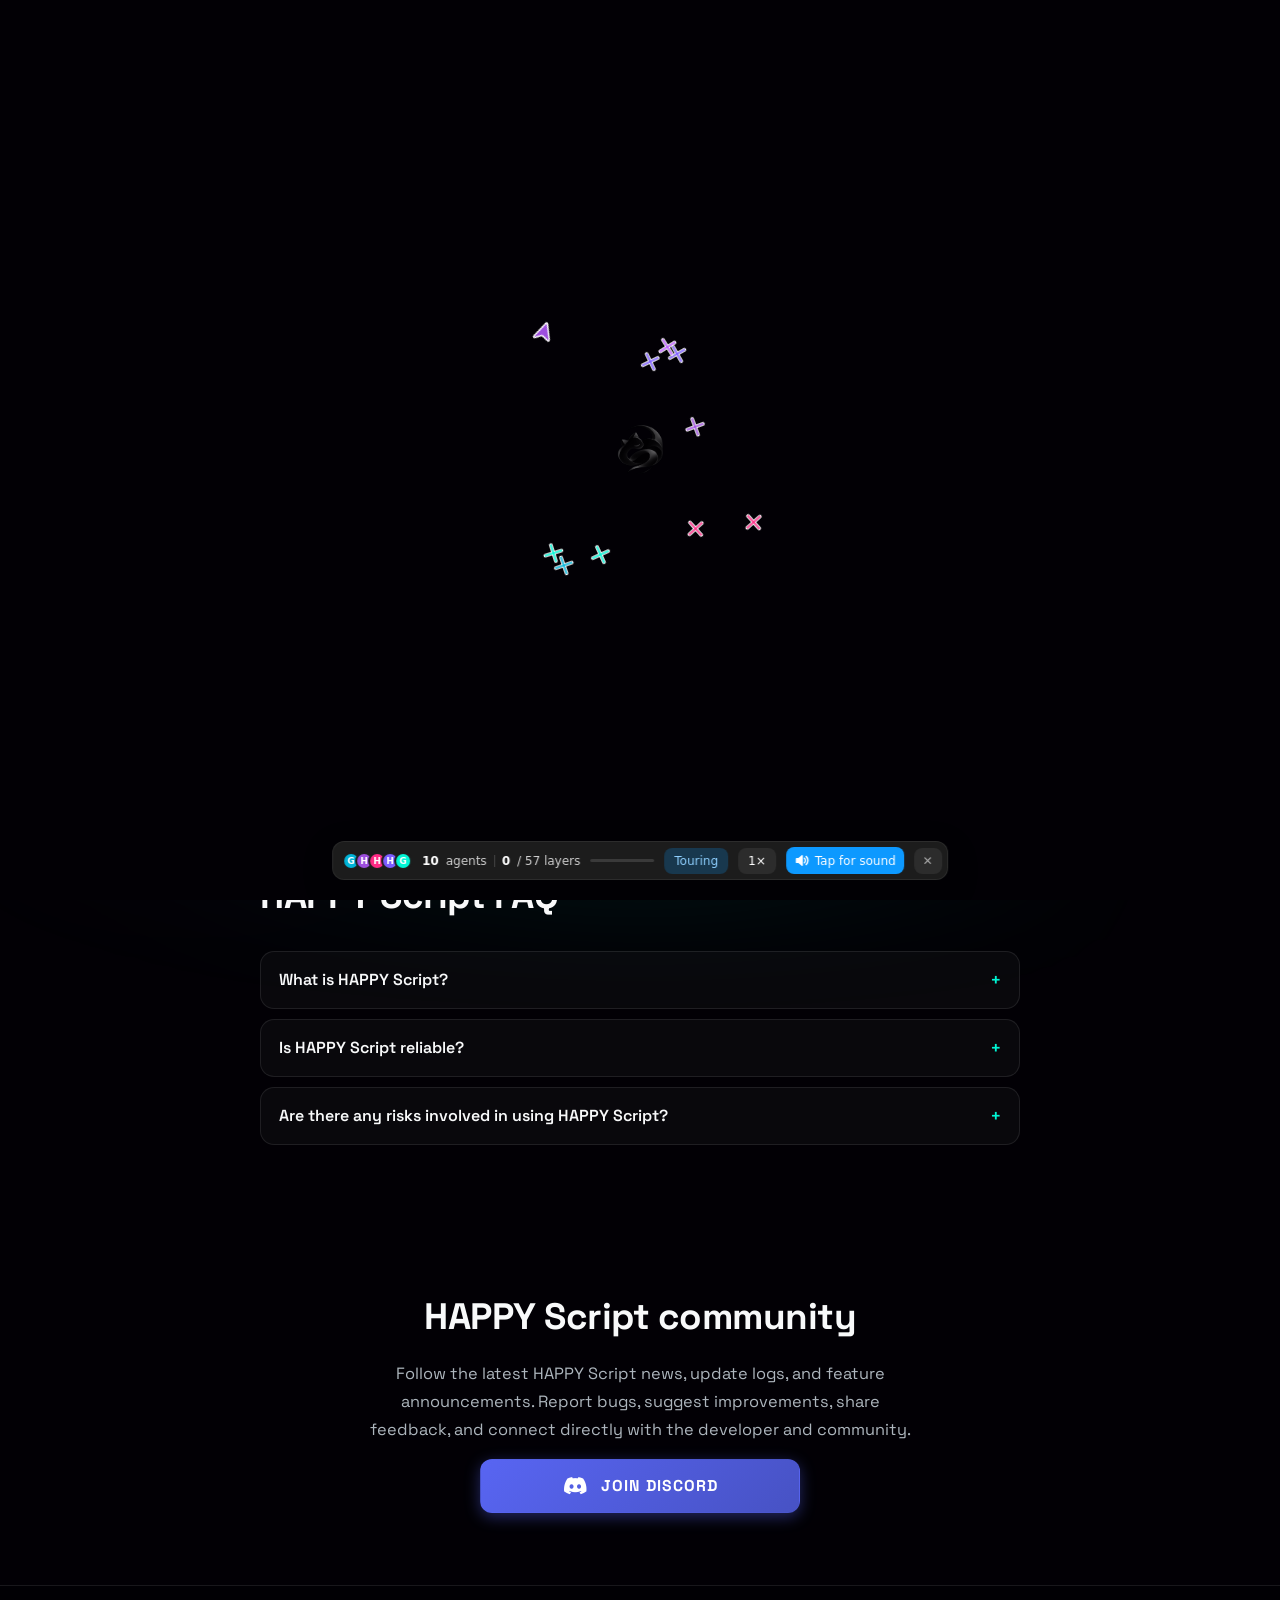
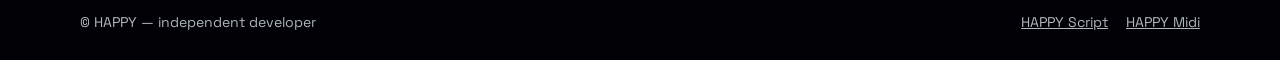
==== commit 60fa9655: "Split HAPPY Script and HAPPY Midi into dedicated pages" ====
--- a/index.html
+++ b/index.html
@@ -4,12 +4,12 @@
   <meta charset="utf-8" />
   <meta name="viewport" content="width=device-width, initial-scale=1" />
   <meta name="theme-color" content="#020005" />
-  <title>HAPPY Script — Free Roblox Scripts</title>
-  <meta name="description" content="HAPPY Script offers free Roblox scripts with one-click copy and a Discord community. Also home to HAPPY Midi, music and MIDI software." />
+  <title>HAPPY Script — Roblox Script Service</title>
+  <meta name="description" content="HAPPY Script is a script service designed for use with Roblox exploits. Get service updates, report bugs, and share feedback." />
   <link rel="canonical" href="https://happyprivate.github.io/HAPPYprivate/" />
   <meta property="og:type" content="website" />
-  <meta property="og:title" content="HAPPY Script — Free Roblox Scripts" />
-  <meta property="og:description" content="HAPPY Script offers free Roblox scripts with one-click copy and a Discord community. Also home to HAPPY Midi, music and MIDI software." />
+  <meta property="og:title" content="HAPPY Script — Roblox Script Service" />
+  <meta property="og:description" content="HAPPY Script is a script service designed for use with Roblox exploits. Get service updates, report bugs, and share feedback." />
   <meta property="og:url" content="https://happyprivate.github.io/HAPPYprivate/" />
   <meta property="og:image" content="https://happyprivate.github.io/HAPPYprivate/logo.png" />
   <meta name="twitter:card" content="summary" />
@@ -50,7 +50,7 @@
       <a class="nav-brand" href="./" aria-label="HAPPY home"><img src="logo.png" alt="" width="32" height="32" /><span>HAPPY</span></a>
       <button class="nav-toggle" id="navToggle" type="button" aria-expanded="false" aria-controls="navLinks" aria-label="Menu"><i class="fa-solid fa-bars" aria-hidden="true"></i></button>
       <nav class="nav-links" id="navLinks" aria-label="Main">
-        <a href="#script">Script</a><a href="#midi">Midi</a>
+        <a href="./" aria-current="page">HAPPY Script</a><a href="midi/">HAPPY Midi</a>
         <a href="#faq">FAQ</a>
         <a href="#community">Community</a>
       </nav>
@@ -58,9 +58,9 @@
   </header>
 
   <main>
+    <div class="brand-area page-brand reveal"><img class="brand-logo" src="logo.png" alt="HAPPY official logo" /></div>
     <section class="sec sec-first sec-script" id="script" aria-labelledby="scriptTitle">
       <div class="wrap">
-        <div class="brand-area reveal"><img class="brand-logo" src="logo.png" alt="HAPPY Script official logo" /></div>
         <div class="glass-panel reveal" id="mainCard">
           <div class="content-area">
             <div class="badge"><span class="badge-dot" aria-hidden="true"></span>V0.8 <span aria-hidden="true">//</span> Active</div>
@@ -84,112 +84,24 @@
       </div>
     </section>
 
-    <section class="sec sec-midi" id="midi" aria-labelledby="midiTitle">
-      <div class="wrap">
-        <div class="midi-hero reveal">
-          <div>
-            <div class="badge badge-midi"><i class="fa-solid fa-music" aria-hidden="true"></i> Music &amp; MIDI software</div>
-            <h2 id="midiTitle" class="big-title"><span class="grad-midi">HAPPY</span> Midi</h2>
-            <p class="tagline">Create. Edit. Play.</p>
-            <p class="description">An ecosystem of linked tools for MIDI, sheet creation and automatic piano playback in games with a piano system. Shape a piece in Sheet Studio, export it as <code>.happy</code>, and play it with Happy Macro.</p>
-            <div class="cta-row">
-              <a class="btn btn-primary" href="#sheet-studio">Explore Sheet Studio</a>
-              <a class="btn btn-ghost" href="#workflow">How it fits together</a>
-            </div>
-          </div>
-          <svg class="roll" viewBox="0 0 320 150" role="img" aria-label="Illustration of a MIDI piano roll">
-            <g class="roll-grid" stroke="currentColor" stroke-opacity=".12"><path d="M0 30H320M0 60H320M0 90H320M0 120H320M80 0V150M160 0V150M240 0V150"/></g>
-            <rect x="16" y="96" width="58" height="14" rx="4" fill="#7c5cff"/><rect x="84" y="66" width="40" height="14" rx="4" fill="#38bdf8"/>
-            <rect x="132" y="36" width="70" height="14" rx="4" fill="#7c5cff"/><rect x="210" y="66" width="34" height="14" rx="4" fill="#38bdf8"/>
-            <rect x="130" y="108" width="52" height="14" rx="4" fill="#9d4edd"/><rect x="252" y="22" width="50" height="14" rx="4" fill="#7c5cff"/>
-            <path class="playhead" d="M196 0V150" stroke="#38bdf8" stroke-width="2"/>
-          </svg>
-        </div>
-
-        <div class="sec-head reveal"><h2>The HAPPY Midi toolkit</h2><p>Four tools, each with one job.</p></div>
-
-        <div class="products">
-          <article class="card card-featured reveal" id="sheet-studio">
-            <div class="card-top"><span class="tag tag-paid">Paid</span><span class="tag tag-core">Flagship</span></div>
-            <h3>Sheet Studio</h3>
-            <p class="lead">The core of HAPPY Midi: write and edit sheet music, work with MIDI, and finish pieces for Happy Macro.</p>
-            <ul class="ticks">
-              <li>Compose and edit musical pieces</li>
-              <li>Work with MIDI</li>
-              <li>Polish pieces for use in Happy Macro</li>
-              <li>The official tool for exporting complete <code>.happy</code> files</li>
-            </ul>
-            <p class="note">A random MIDI file is not a <code>.happy</code> file. <code>.happy</code> is built for Happy Macro and is exported from Sheet Studio.</p>
-            <div class="cta-row">
-              <span class="btn btn-buy is-soon" data-cta="sheetStudioBuy" data-label="Buy Sheet Studio">Buy Sheet Studio</span>
-              <span class="btn btn-ghost is-soon" data-cta="sheetStudioInfo" data-label="Learn more">Learn more</span>
-            </div>
-          </article>
-
-          <article class="card reveal" id="happy-macro">
-            <div class="card-top"><span class="tag tag-comp">Companion</span></div>
-            <h3>Happy Macro</h3>
-            <p class="lead">A macro tool that automatically plays pieces on the piano of compatible games, reading the <code>.happy</code> format made with Sheet Studio.</p>
-            <p class="note">Happy Macro is not a MIDI editor. It reads <code>.happy</code> data and plays it. Games: Roblox, Sky, and others once support is confirmed.</p>
-            <div class="cta-row"><span class="btn btn-ghost is-soon" data-cta="happyMacro" data-label="Get Happy Macro">Get Happy Macro</span></div>
-          </article>
-
-          <article class="card reveal" id="generate">
-            <div class="card-top"><span class="tag tag-free">FREE</span></div>
-            <h3>Generate</h3>
-            <p class="lead">Turn video or audio into a starting sketch. Outputs: MIDI, a draft <code>.happy</code>, and <code>.mgp</code> for Macro Gamer.</p>
-            <p class="note">Not a perfect converter. Results depend on source quality, audio clarity, source choice, detection settings and manual editing. Finish the sketch in Sheet Studio before using it as a complete <code>.happy</code> file.</p>
-            <p class="note note-soft"><code>.mgp</code> is for Macro Gamer, an independent program by another developer. It is not part of HAPPY Midi and is not an official partnership.</p>
-            <div class="cta-row"><span class="btn btn-free is-soon" data-cta="generate" data-label="Download Generate">Download Generate</span></div>
-          </article>
-
-          <article class="card reveal" id="check-display">
-            <div class="card-top"><span class="tag tag-paid">Paid</span></div>
-            <h3>Check Display for MIDI</h3>
-            <p class="lead">Analyses what is on screen to detect notes from piano images or video, and exports the result as a MIDI file. Several detection methods and settings are available.</p>
-            <svg class="detect" viewBox="0 0 260 70" aria-hidden="true"><rect x="2" y="2" width="256" height="66" rx="8" fill="none" stroke="currentColor" stroke-opacity=".3"/><g fill="currentColor" fill-opacity=".16"><rect x="14" y="14" width="22" height="42" rx="3"/><rect x="40" y="14" width="22" height="42" rx="3"/><rect x="66" y="14" width="22" height="42" rx="3"/><rect x="92" y="14" width="22" height="42" rx="3"/></g><rect x="40" y="14" width="22" height="42" rx="3" fill="#38bdf8" fill-opacity=".7"/><path d="M130 35h34m-8-8 8 8-8 8" fill="none" stroke="#7c5cff" stroke-width="3" stroke-linecap="round"/><text x="176" y="40" fill="currentColor" font-family="JetBrains Mono,monospace" font-size="14">.mid</text></svg>
-            <p class="note">Accuracy depends on video quality, key and note clarity, image motion, and the detection method and settings you choose. It aims to help extract MIDI from visual piano content; it is not 100% accurate on every video.</p>
-            <div class="cta-row"><span class="btn btn-buy is-soon" data-cta="checkDisplayBuy" data-label="Buy Check Display for MIDI">Buy Check Display for MIDI</span></div>
-          </article>
-        </div>
-
-        <div class="flow reveal" id="workflow">
-          <div class="sec-head"><h2>From sheet to gameplay</h2><p>Generate is optional. Sheet Studio is where a piece becomes a finished <code>.happy</code> file.</p></div>
-          <ol class="flow-row">
-            <li class="node"><i class="fa-solid fa-wand-magic-sparkles" aria-hidden="true"></i><b>Generate</b><small>Optional sketch from video or audio</small></li>
-            <li class="arrow" aria-hidden="true"><i class="fa-solid fa-arrow-right"></i></li>
-            <li class="node node-main"><i class="fa-solid fa-music" aria-hidden="true"></i><b>Sheet Studio</b><small>Edit, finish, export</small></li>
-            <li class="arrow" aria-hidden="true"><i class="fa-solid fa-arrow-right"></i></li>
-            <li class="node"><i class="fa-solid fa-file-audio" aria-hidden="true"></i><b>.happy</b><small>Format for Happy Macro</small></li>
-            <li class="arrow" aria-hidden="true"><i class="fa-solid fa-arrow-right"></i></li>
-            <li class="node"><i class="fa-solid fa-gamepad" aria-hidden="true"></i><b>Happy Macro</b><small>Plays it in compatible games</small></li>
-          </ol>
-          <p class="flow-side"><i class="fa-solid fa-eye" aria-hidden="true"></i> Need MIDI from piano video? <b>Check Display for MIDI</b> exports MIDI you can bring into Sheet Studio.</p>
-        </div>
-      </div>
-    </section>
-
     <section class="sec sec-faq" id="faq" aria-labelledby="faqTitle">
       <div class="wrap narrow">
-        <div class="sec-head reveal"><h2 id="faqTitle">FAQ</h2></div>
+        <div class="sec-head reveal"><h2 id="faqTitle">HAPPY Script FAQ</h2></div>
         <div class="faq reveal">
-          <details><summary>Is HAPPY Script free?</summary><p>Yes. HAPPY Script is free. Use Copy Script to get the loader.</p></details>
-          <details><summary>Which HAPPY Midi tools are free?</summary><p>Generate is free. Sheet Studio and Check Display for MIDI are paid software.</p></details>
-          <details><summary>What is a .happy file?</summary><p>A format built for Happy Macro. Sheet Studio is the official tool for exporting complete <code>.happy</code> files, so a plain MIDI file will not use all of Happy Macro.</p></details>
-          <details><summary>Is Generate or Check Display 100% accurate?</summary><p>No. Both depend on source quality and settings. Expect to review and edit results, ideally in Sheet Studio.</p></details>
-          <details><summary>Is Macro Gamer part of HAPPY Midi?</summary><p>No. Macro Gamer is an independent program by another developer. Generate can export <code>.mgp</code> files for it, with no official partnership.</p></details>
-          <details><summary>How do I buy software?</summary><p>Purchase buttons open an external page. Buttons without a link are marked Coming soon.</p></details>
+          <details><summary>What is HAPPY Script?</summary><p>HAPPY Script is a script service designed for use with Roblox exploits. It allows users to execute programs developed and supported by the service.</p></details>
+          <details><summary>Is HAPPY Script reliable?</summary><p>HAPPY Script was developed out of passion and is designed to be highly reliable. It contains no malicious code, monetization schemes, or advertisements.</p></details>
+          <details><summary>Are there any risks involved in using HAPPY Script?</summary><p>Yes. There is always a risk to your Roblox account when using any exploit or script for Roblox. Understand and accept that risk before using one.</p></details>
         </div>
       </div>
     </section>
     <section class="sec sec-community" id="community" aria-labelledby="comTitle">
       <div class="wrap narrow center reveal">
-        <h2 id="comTitle">Community &amp; support</h2>
-        <p class="description">Updates, support and feedback happen on Discord.</p>
+        <h2 id="comTitle">HAPPY Script community</h2>
+        <p class="description">Follow the latest HAPPY Script news, update logs, and feature announcements. Report bugs, suggest improvements, share feedback, and connect directly with the developer and community.</p>
         <button class="btn-custom btn-discord" type="button" data-discord><i class="fa-brands fa-discord fa-lg" aria-hidden="true"></i><span>Join Discord</span></button>
       </div>
     </section>
-    <footer class="foot"><div class="wrap"><span>© HAPPY — independent developer</span><span class="foot-links"><a href="">HAPPY Script</a><a href="midi/">HAPPY Midi</a></span></div></footer>
+    <footer class="foot"><div class="wrap"><span>© HAPPY — independent developer</span><span class="foot-links"><a href="./">HAPPY Script</a><a href="midi/">HAPPY Midi</a></span></div></footer>
 
   </main>
 
@@ -202,7 +114,7 @@
   <script src="assets/site-config.js"></script>
   <script src="assets/site.js" defer></script>
 
-  <!-- Swarm cursor animation. Path is resolved from the page's base so it works on / and /midi/. -->
+  <!-- Swarm cursor animation. Path is resolved from the page's base so it works on /, /script/, and /midi/. -->
   <script id="swarm-engine-loader">
     (() => {
       "use strict";
--- a/assets/site.css
+++ b/assets/site.css
@@ -159,3 +159,9 @@
   *,*::before,*::after{scroll-behavior:auto!important;animation-duration:.01ms!important;animation-iteration-count:1!important;transition-duration:.01ms!important}
   .js .reveal:not(.in){opacity:1;transform:none}
 }
+
+
+/* Shared product navigation and centered logo on every page */
+.nav-links a[aria-current="page"]{color:#fff;background:rgba(157,78,221,.16);border:1px solid rgba(157,78,221,.3)}
+.page-brand{padding-top:26px;margin-bottom:-20px}
+@media (max-width:480px){.page-brand{padding-top:18px;margin-bottom:-12px}}
